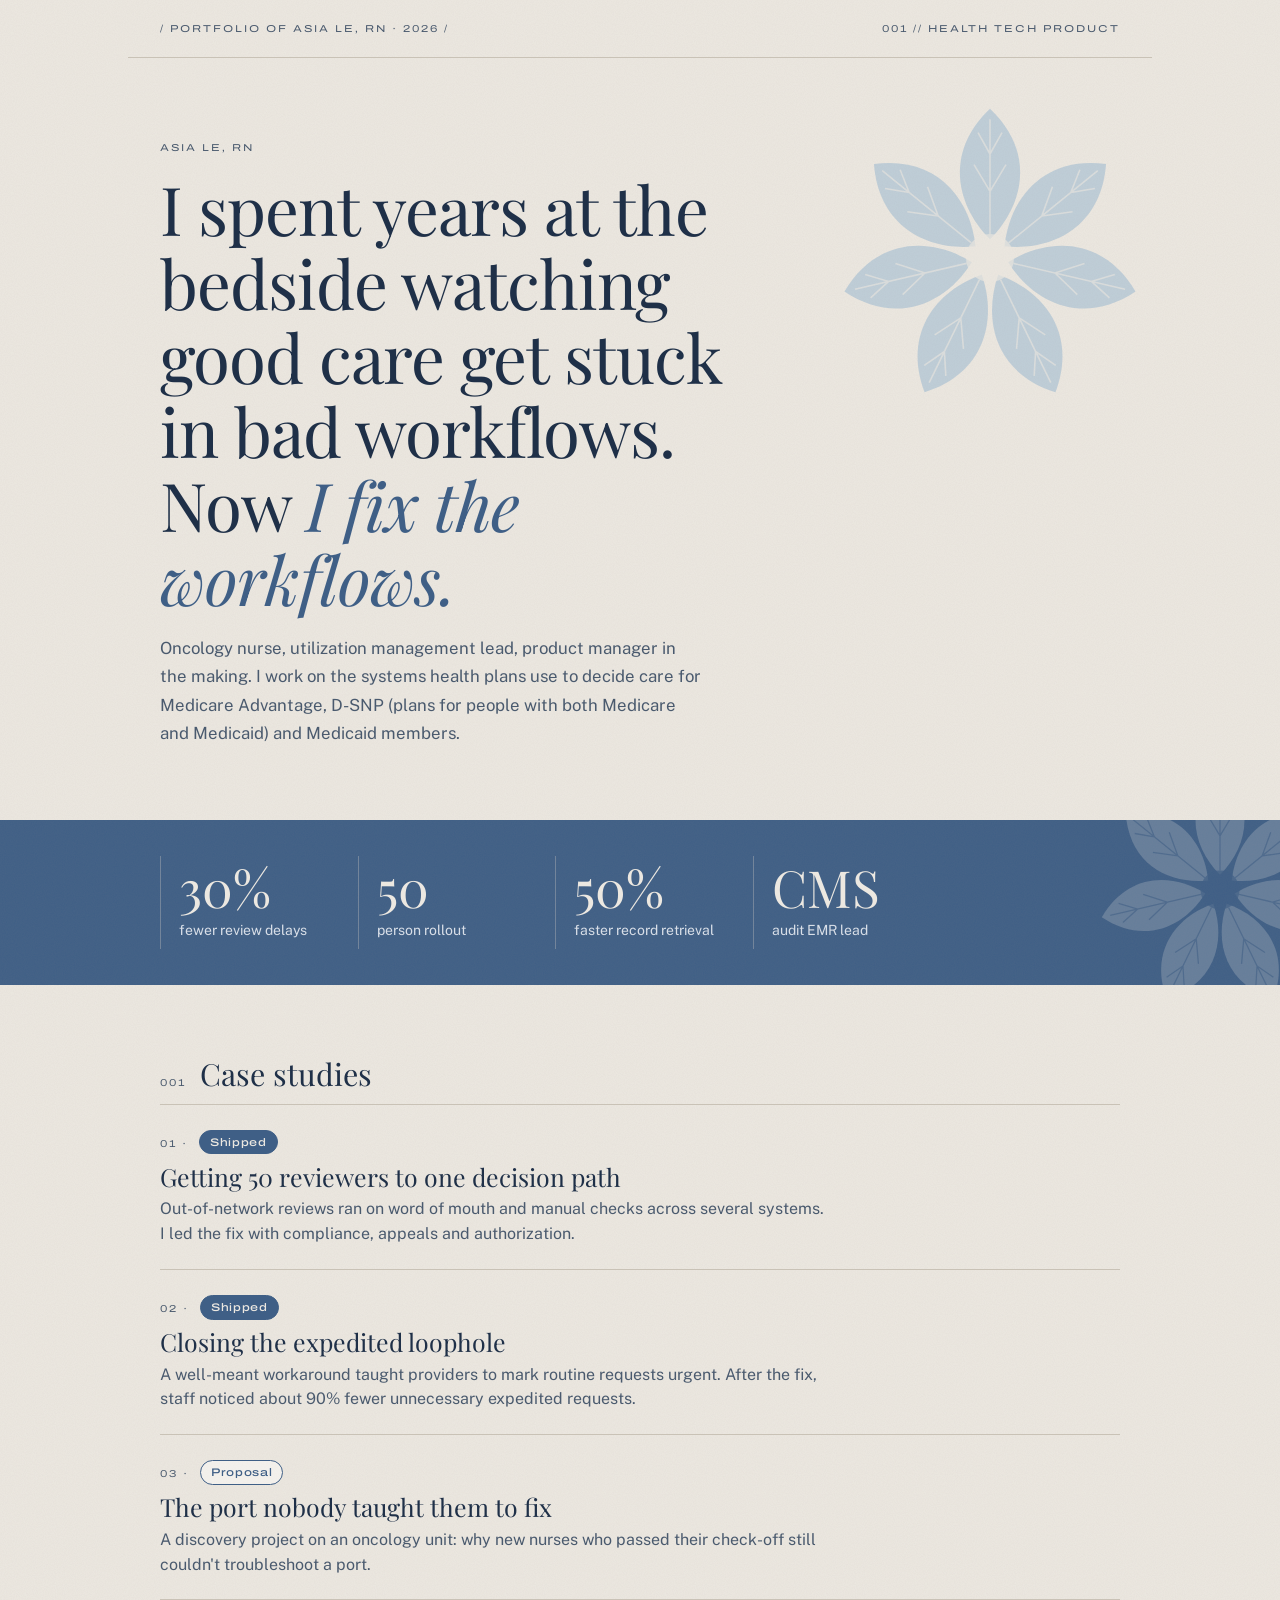
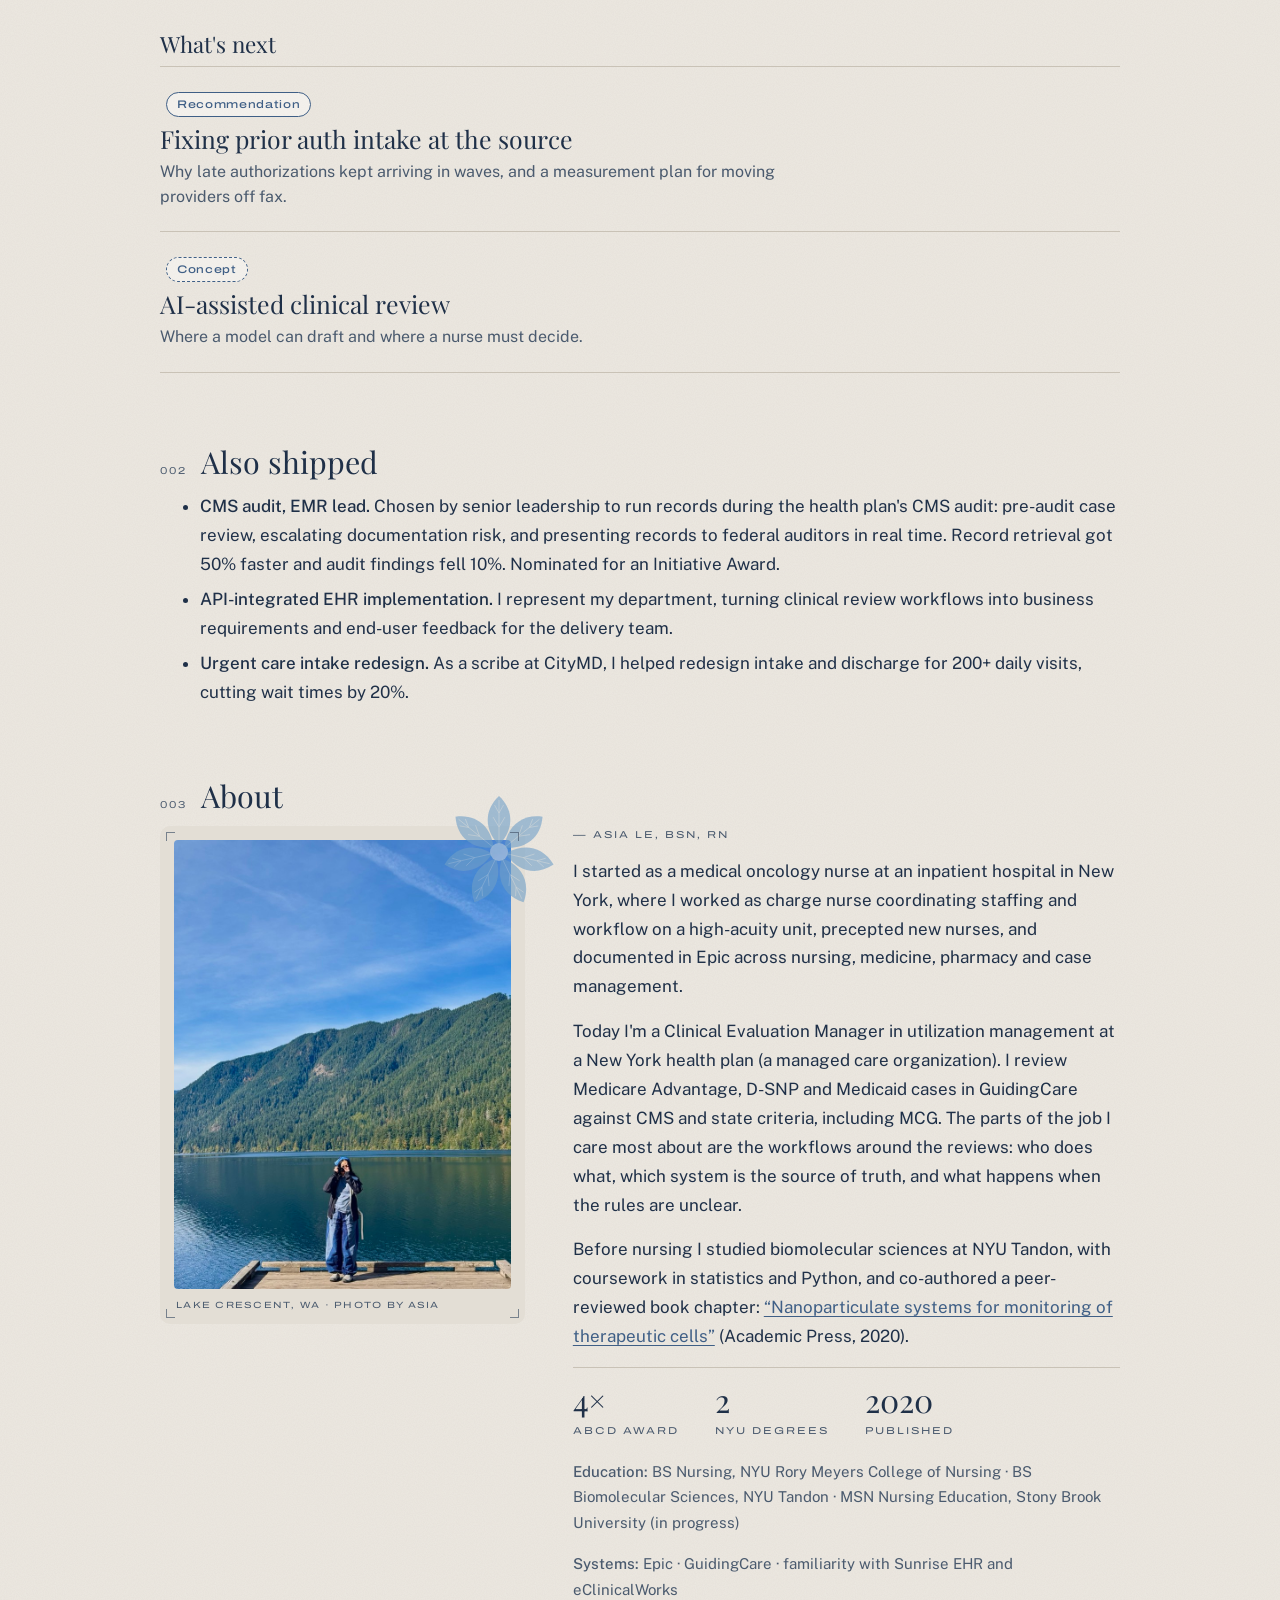
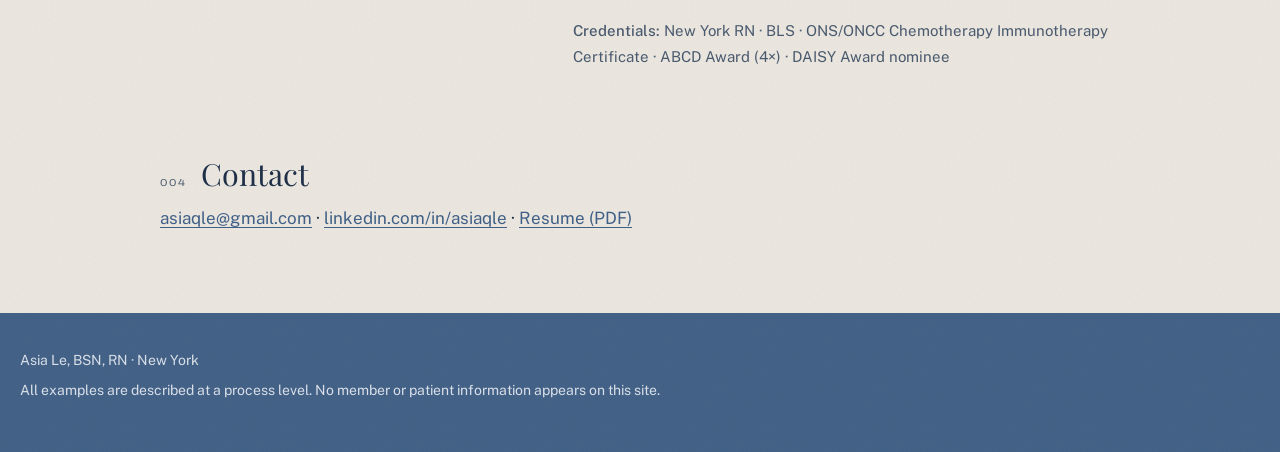
==== index.html @ 6e28078f "Describe employers instead of naming them in About Co-Authored-By: Claude Opus 5.5 <noreply@anthropi" ====
<!doctype html>
<html lang="en">
<head>
  <meta charset="utf-8">
  <meta name="viewport" content="width=device-width, initial-scale=1">
  <title>Asia Le, RN · Product portfolio</title>
  <meta name="description" content="Oncology nurse turned utilization management lead, building toward health tech product management. Case studies in clinical workflow, prior authorization and Medicare Advantage operations.">
  <meta property="og:type" content="website">
  <meta property="og:title" content="Asia Le, RN · Product portfolio">
  <meta property="og:description" content="I spent years at the bedside watching good care get stuck in bad workflows. Now I fix the workflows.">
  <link rel="preconnect" href="https://fonts.googleapis.com">
  <link rel="preconnect" href="https://fonts.gstatic.com" crossorigin>
  <link rel="stylesheet" href="https://fonts.googleapis.com/css2?family=Playfair+Display:ital,wght@0,400;0,500;1,400&amp;family=Archivo:wdth,wght@125,400;125,500&amp;family=Public+Sans:wght@400;500&amp;display=swap">
  <link rel="stylesheet" href="styles.css">
</head>
<body>
<div class="topbar"><span class="meta">/ Portfolio of Asia Le, RN · 2026 /</span><span class="meta">001 // Health tech product</span></div>
<main>
<div class="wrap">
<section class="hero">
  <svg class="bloom" viewBox="0 0 240 240" aria-hidden="true" focusable="false"><use href="assets/flower.svg#flower" width="240" height="240"/></svg>
  <p class="eyebrow">Asia Le, RN</p>
  <h1 class="hero-title">I spent years at the bedside watching good care get stuck in bad workflows. Now <em>I fix the workflows.</em></h1>
  <p class="lede">Oncology nurse, utilization management lead, product manager in the making. I work on the systems health plans use to decide care for Medicare Advantage, D-SNP (plans for people with both Medicare and Medicaid) and Medicaid members.</p>
</section>
</div>

<section class="band" aria-label="Results from shipped work">
  <svg class="bloom" viewBox="0 0 240 240" aria-hidden="true" focusable="false"><use href="assets/flower.svg#flower" width="240" height="240"/></svg>
  <ul class="wrap">
    <li class="stat"><span class="stat-num">30%</span><span class="stat-label">fewer review delays</span></li>
    <li class="stat"><span class="stat-num">50</span><span class="stat-label">person rollout</span></li>
    <li class="stat"><span class="stat-num">50%</span><span class="stat-label">faster record retrieval</span></li>
    <li class="stat"><span class="stat-num">CMS</span><span class="stat-label">audit EMR lead</span></li>
  </ul>
</section>

<div class="wrap">

  <section aria-labelledby="work">
    <div class="sec"><span class="sec-num">001</span><h2 id="work">Case studies</h2></div>
    <ul class="case-list">
      <li class="case-item"><a href="oon-decision-tree.html">
        <span class="case-num">01 · <span class="status status--shipped">Shipped</span></span>
        <span class="case-title">Getting 50 reviewers to one decision path</span>
        <span class="case-summary">Out-of-network reviews ran on word of mouth and manual checks across several systems. I led the fix with compliance, appeals and authorization.</span>
      </a></li>
      <li class="case-item"><a href="expedited-loophole.html">
        <span class="case-num">02 · <span class="status status--shipped">Shipped</span></span>
        <span class="case-title">Closing the expedited loophole</span>
        <span class="case-summary">A well-meant workaround taught providers to mark routine requests urgent. After the fix, staff noticed about 90% fewer unnecessary expedited requests.</span>
      </a></li>
      <li class="case-item"><a href="port-troubleshooting.html">
        <span class="case-num">03 · <span class="status status--proposal">Proposal</span></span>
        <span class="case-title">The port nobody taught them to fix</span>
        <span class="case-summary">A discovery project on an oncology unit: why new nurses who passed their check-off still couldn't troubleshoot a port.</span>
      </a></li>
    </ul>

    <h3>What's next</h3>
    <ul class="case-list">
      <li class="case-item"><a href="prior-auth-intake.html">
        <span class="case-num"><span class="status status--recommendation">Recommendation</span></span>
        <span class="case-title">Fixing prior auth intake at the source</span>
        <span class="case-summary">Why late authorizations kept arriving in waves, and a measurement plan for moving providers off fax.</span>
      </a></li>
      <li class="case-item case-item--concept"><a href="ai-clinical-review.html">
        <span class="case-num"><span class="status status--concept">Concept</span></span>
        <span class="case-title">AI-assisted clinical review</span>
        <span class="case-summary">Where a model can draft and where a nurse must decide.</span>
      </a></li>
    </ul>
  </section>

  <section aria-labelledby="also">
    <div class="sec"><span class="sec-num">002</span><h2 id="also">Also shipped</h2></div>
    <ul>
      <li><strong>CMS audit, EMR lead.</strong> Chosen by senior leadership to run records during the health plan's CMS audit: pre-audit case review, escalating documentation risk, and presenting records to federal auditors in real time. Record retrieval got 50% faster and audit findings fell 10%. Nominated for an Initiative Award.</li>
      <li><strong>API-integrated EHR implementation.</strong> I represent my department, turning clinical review workflows into business requirements and end-user feedback for the delivery team.</li>
      <li><strong>Urgent care intake redesign.</strong> As a scribe at CityMD, I helped redesign intake and discharge for 200+ daily visits, cutting wait times by 20%.</li>
    </ul>
  </section>

  <section aria-labelledby="about">
    <div class="sec"><span class="sec-num">003</span><h2 id="about">About</h2></div>
    <div class="about">
      <figure class="about-card">
        <img src="assets/about.jpg" width="760" height="1013" loading="lazy" alt="Asia standing on a wooden dock in front of a lake and a forested mountain">
        <svg class="bloom" viewBox="0 0 240 240" aria-hidden="true" focusable="false"><use href="assets/flower.svg#flower" width="240" height="240"/></svg>
        <span class="tick tick--tl" aria-hidden="true"></span><span class="tick tick--tr" aria-hidden="true"></span><span class="tick tick--bl" aria-hidden="true"></span><span class="tick tick--br" aria-hidden="true"></span>
        <figcaption class="meta">Lake Crescent, WA · Photo by Asia</figcaption>
      </figure>
      <div class="about-body">
        <p class="meta">— Asia Le, BSN, RN</p>
        <p>I started as a medical oncology nurse at an inpatient hospital in New York, where I worked as charge nurse coordinating staffing and workflow on a high-acuity unit, precepted new nurses, and documented in Epic across nursing, medicine, pharmacy and case management.</p>
        <p>Today I'm a Clinical Evaluation Manager in utilization management at a New York health plan (a managed care organization). I review Medicare Advantage, D-SNP and Medicaid cases in GuidingCare against CMS and state criteria, including MCG. The parts of the job I care most about are the workflows around the reviews: who does what, which system is the source of truth, and what happens when the rules are unclear.</p>
        <p>Before nursing I studied biomolecular sciences at NYU Tandon, with coursework in statistics and Python, and co-authored a peer-reviewed book chapter: <a href="https://doi.org/10.1016/B978-0-12-817434-0.00008-8">“Nanoparticulate systems for monitoring of therapeutic cells”</a> (Academic Press, 2020).</p>
        <ul class="about-facts">
          <li><span class="stat-num">4×</span><span class="meta">ABCD Award</span></li>
          <li><span class="stat-num">2</span><span class="meta">NYU degrees</span></li>
          <li><span class="stat-num">2020</span><span class="meta">Published</span></li>
        </ul>
        <p class="about-small"><strong>Education:</strong> BS Nursing, NYU Rory Meyers College of Nursing · BS Biomolecular Sciences, NYU Tandon · MSN Nursing Education, Stony Brook University (in progress)</p>
        <p class="about-small"><strong>Systems:</strong> Epic · GuidingCare · familiarity with Sunrise EHR and eClinicalWorks</p>
        <p class="about-small"><strong>Credentials:</strong> New York RN · BLS · ONS/ONCC Chemotherapy Immunotherapy Certificate · ABCD Award (4×) · DAISY Award nominee</p>
      </div>
    </div>
  </section>

  <section aria-labelledby="contact">
    <div class="sec"><span class="sec-num">004</span><h2 id="contact">Contact</h2></div>
    <p><a href="mailto:asiaqle@gmail.com">asiaqle@gmail.com</a> · <a href="https://www.linkedin.com/in/asiaqle">linkedin.com/in/asiaqle</a> · <a href="assets/Asia_Le_Resume.pdf">Resume (PDF)</a></p>
  </section>

</div>
</main>
<footer class="site-footer">
  <p>Asia Le, BSN, RN · New York</p>
  <p>All examples are described at a process level. No member or patient information appears on this site.</p>
</footer>
</body>
</html>
---- styles.css ----
:root {
  /* Palette (Asia's references) */
  --linen: #ECE8E1;
  --sand: #D8CBB2;
  --clay: #CFC9C3;
  --harbor: #3F5F86;
  --sky: #6F9FC8;
  --ink: #1F3048;
  --ink-2: #4A5A6E;
  --rule: #C9C2B6;
  --on-harbor: #D9DFE8;

  /* Roles (flip in dark mode) */
  --bg: #ECE8E1;
  --text: #1F3048;
  --text-2: #4A5A6E;
  --accent: #3F5F86;
  --line: #C9C2B6;
  --surface: #E3DED5;
  --band: #3F5F86;
  --band-text: #ECE8E1;
  --band-muted: #D9DFE8;
  --bloom: #6F9FC8;
  --bloom-vein: #ECE8E1;
  --pill-fill: rgba(255, 255, 255, 0.4);

  --serif: "Playfair Display", Georgia, "Times New Roman", serif;
  --sans: "Public Sans", -apple-system, BlinkMacSystemFont, "Segoe UI", Roboto, Helvetica, Arial, sans-serif;
  --label: "Archivo", "Helvetica Neue", Arial, sans-serif;
  --grain: url("data:image/svg+xml,%3Csvg xmlns='http://www.w3.org/2000/svg' width='160' height='160'%3E%3Cfilter id='n'%3E%3CfeTurbulence type='fractalNoise' baseFrequency='.9' numOctaves='2' stitchTiles='stitch'/%3E%3CfeColorMatrix values='0 0 0 0 .35 0 0 0 0 .3 0 0 0 0 .25 0 0 0 .08 0'/%3E%3C/filter%3E%3Crect width='100%25' height='100%25' filter='url(%23n)'/%3E%3C/svg%3E");
  color-scheme: light dark;
}

@media (prefers-color-scheme: dark) {
  :root {
    --bg: #16263A;
    --text: #ECE8E1;
    --text-2: #B9C4D2;
    --accent: #9DB8D8;
    --line: #2F445E;
    --surface: #1C2F47;
    --band: #0F1C2C;
    --band-text: #ECE8E1;
    --band-muted: #B9C4D2;
    --bloom: #6F9FC8;
    --bloom-vein: #16263A;
    --pill-fill: rgba(255, 255, 255, 0.06);
  }
}

*, *::before, *::after { box-sizing: border-box; }
html { -webkit-text-size-adjust: 100%; }

body {
  margin: 0;
  background: var(--bg) var(--grain);
  color: var(--text);
  font-family: var(--sans);
  font-size: 17px;
  line-height: 1.7;
  overflow-wrap: break-word;
}

a { color: var(--accent); text-underline-offset: 3px; }
a:hover { text-decoration-thickness: 2px; }
a:focus-visible { outline: 2px solid var(--accent); outline-offset: 3px; border-radius: 2px; }
.site-footer a:focus-visible, .band a:focus-visible { outline-color: var(--band-text); }

.wrap { max-width: 64rem; margin: 0 auto; padding: 0 20px; }
.narrow { max-width: 42rem; }

/* Small uppercase labels */
.meta, .eyebrow, .case-num {
  font-family: var(--label);
  font-stretch: 125%;
  font-size: 10px;
  letter-spacing: 0.2em;
  text-transform: uppercase;
  color: var(--text-2);
}

/* Top bar */
.topbar {
  display: flex;
  justify-content: space-between;
  gap: 12px;
  flex-wrap: wrap;
  padding: 20px;
  border-bottom: 1px solid var(--line);
  max-width: 64rem;
  margin: 0 auto;
}

/* Headings */
h1, h2, h3 { font-family: var(--serif); font-weight: 400; line-height: 1.15; color: var(--text); }
h1 { font-weight: 400; font-size: clamp(2.1rem, 5.4vw, 3.2rem); letter-spacing: -0.01em; margin: 0.5rem 0 1rem; }
h2 { font-weight: 400; font-size: 1.9rem; margin: 3rem 0 0.75rem; }
h3 { font-size: 1.4rem; margin: 2rem 0 0.5rem; }
h1 em, h2 em { font-style: italic; color: var(--accent); }
p, ul, ol { margin: 0 0 1rem; }
li { margin-bottom: 0.4rem; }
strong { font-weight: 500; }

.lede { color: var(--text-2); font-size: 1.05rem; }

/* Homepage hero */
.hero { position: relative; padding: 9vh 0 56px; }
.hero-title, .voice {
  font-family: var(--serif);
  font-weight: 400;
  font-size: clamp(2.3rem, 5.6vw, 4.2rem);
  line-height: 1.1;
  letter-spacing: -0.015em;
  max-width: 17ch;
  margin: 14px 0 0;
  position: relative;
}
.hero .lede { max-width: 34rem; margin-top: 18px; position: relative; }

/* Cyanotype flower */
.bloom { position: absolute; pointer-events: none; color: var(--bloom); --vein: var(--bloom-vein); }
.bloom use { color: inherit; }
.hero .bloom { right: -8px; top: -30px; width: 110px; opacity: 0.3; }
main { overflow-x: clip; }
.page-head { position: relative; }
.page-head .bloom { right: 0; top: 10px; width: 150px; opacity: 0.25; }
.page-head > :not(.bloom) { max-width: 44rem; }
@media (max-width: 779px) {
  .band .bloom { display: none; }
}
@media (max-width: 999px) {
  .page-head .bloom { display: none; }
}
@media (min-width: 780px) {
  .hero { padding-right: min(30vw, 340px); }
  .hero .bloom { right: -30px; top: 40px; width: min(28vw, 320px); opacity: 0.35; }
}

/* Navy results band */
.band {
  background: var(--band) var(--grain);
  color: var(--band-text);
  position: relative;
  overflow: hidden;
}
.band .wrap {
  display: grid;
  grid-template-columns: repeat(2, minmax(0, 1fr));
  column-gap: 20px;
  padding-top: 36px;
  padding-bottom: 36px;
  margin: 0 auto;
  list-style: none;
  position: relative;
}
.stat { padding: 18px 0; border-top: 1px solid rgba(207, 201, 195, 0.35); margin: 0; }
.stat-num { display: block; font-family: var(--serif); font-weight: 400; font-size: 3.2rem; line-height: 1; }
.stat-label { display: block; font-size: 14px; color: var(--band-muted); margin-top: 6px; }
.band .bloom { right: -70px; top: -60px; width: 260px; opacity: 0.22; color: var(--linen); --vein: var(--band); }

/* Numbered sections */
.sec { display: flex; gap: 14px; align-items: baseline; margin: 72px 0 12px; }
.sec h2 { margin: 0; }
.sec-num { font-family: var(--label); font-stretch: 125%; font-size: 10px; letter-spacing: 0.2em; color: var(--text-2); }

/* Case rows on the homepage */
.case-list { list-style: none; padding: 0; margin: 0; }
.case-item { border-bottom: 1px solid var(--line); margin: 0; }
.case-item:first-child { border-top: 1px solid var(--line); }
.case-item a { display: block; padding: 22px 0; color: inherit; text-decoration: none; }
.case-item a:hover .case-title { color: var(--accent); }
.case-title { display: block; font-family: var(--serif); font-size: 1.55rem; line-height: 1.2; margin: 6px 0 6px; }
.case-summary { display: block; color: var(--text-2); font-size: 16px; line-height: 1.55; max-width: 42rem; }

/* Status pills (class names kept for checks) */
.status {
  display: inline-block;
  font-size: 11px;
  font-weight: 500;
  letter-spacing: 0.06em;
  text-transform: none;
  padding: 2px 10px;
  border-radius: 999px;
  border: 1px solid var(--accent);
  color: var(--accent);
  background: var(--pill-fill);
  vertical-align: 1px;
  margin-left: 6px;
}
.status--shipped { background: var(--accent); color: var(--bg); }
.status--concept { border-style: dashed; }

/* Inner pages */
.back-link { font-size: 14px; display: inline-block; margin: 28px 0 20px; }
.meta-row { display: flex; flex-wrap: wrap; gap: 0.5rem 0.75rem; align-items: center; }
.meta-row .status { margin-left: 0; }

/* Diagrams */
.diagram-wrap { margin: 28px 0 36px; padding: 20px 0; border-top: 1px solid var(--line); border-bottom: 1px solid var(--line); }
.diagram { width: 100%; height: auto; display: block; color: var(--accent); }
.diagram .ln { fill: none; stroke: currentColor; stroke-width: 1.2; }
.diagram .dash { stroke-dasharray: 2 5; }
.diagram .node { fill: var(--bg); stroke: currentColor; stroke-width: 1.2; }
.diagram .dot { fill: currentColor; }
.diagram .box { fill: var(--pill-fill); stroke: currentColor; stroke-width: 1; }
.diagram text { font-family: var(--sans); font-size: 13px; fill: var(--text); paint-order: stroke; stroke: var(--bg); stroke-width: 5px; stroke-linejoin: round; }
.diagram .lbl { font-size: 12px; letter-spacing: 0.08em; fill: var(--text-2); }
.diagram-narrow { display: none; }
@media (max-width: 600px) {
  .diagram-wide { display: none; }
  .diagram-narrow { display: block; }
}

/* Tables */
.table-wrap {
  overflow-x: auto;
  -webkit-overflow-scrolling: touch;
  margin: 0 0 1.5rem;
  border-top: 1px solid var(--line);
  border-bottom: 1px solid var(--line);
}
table { border-collapse: collapse; width: 100%; font-size: 0.92rem; }
.table-wrap--wide table { min-width: 32rem; }
th, td { text-align: left; vertical-align: top; padding: 0.65rem 0.75rem; border-bottom: 1px solid var(--line); }
th { font-weight: 500; color: var(--text); }
thead th { font-family: var(--label); font-stretch: 125%; font-size: 10px; letter-spacing: 0.16em; text-transform: uppercase; color: var(--text-2); }
tr:last-child td, tr:last-child th { border-bottom: 0; }

.callout {
  border-left: 2px solid var(--accent);
  border-radius: 0;
  padding: 0.25rem 0 0.25rem 1.1rem;
  margin: 1.75rem 0;
  font-family: var(--serif);
  font-size: 1.3rem;
  line-height: 1.4;
  color: var(--text);
}
.callout p:last-child { margin-bottom: 0; }

/* Footer */
.site-footer {
  background: var(--band) var(--grain);
  color: var(--band-muted);
  margin-top: 80px;
  padding: 36px 20px 44px;
  font-size: 14px;
}
.site-footer > * { max-width: 64rem; margin-left: auto; margin-right: auto; }
.site-footer p { margin: 0 0 0.35rem; }
.site-footer a { color: var(--band-text); }

@media (min-width: 780px) {
  .wrap, .topbar { padding-left: 32px; padding-right: 32px; }
  .band .wrap { grid-template-columns: repeat(4, minmax(0, 1fr)); column-gap: 28px; padding-right: 230px; }
  .stat { border-top: 0; border-left: 1px solid rgba(207, 201, 195, 0.35); padding: 6px 0 6px 18px; }
}

/* Result tiles on case pages */
.tiles {
  display: grid;
  grid-template-columns: repeat(2, minmax(0, 1fr));
  column-gap: 20px;
  list-style: none;
  padding: 0;
  margin: 1.75rem 0 0;
}
.tile { border-top: 1px solid var(--line); padding: 14px 0; margin: 0; }
.tile-num { display: block; font-family: var(--serif); font-weight: 400; font-size: 2.4rem; line-height: 1.05; color: var(--accent); }
.tile-label { display: block; font-size: 14px; color: var(--text-2); line-height: 1.4; margin-top: 4px; }
.diagram-wrap { max-width: 34rem; }
@media (min-width: 780px) {
  .tiles { grid-template-columns: repeat(4, minmax(0, 1fr)); }
}

/* About section (ASMobbin-style card) */
.about { display: grid; grid-template-columns: 1fr; gap: 36px; margin-top: 8px; }
.about-card {
  position: relative;
  margin: 0;
  max-width: 260px;
  background: var(--surface);
  border-radius: 10px;
  padding: 14px 14px 12px;
}
.about-card img {
  display: block;
  width: 100%;
  height: auto;
  aspect-ratio: 3 / 4;
  object-fit: cover;
  object-position: 50% 80%;
  border-radius: 4px;
}
.about-card .bloom { position: absolute; top: -26px; right: -26px; width: 92px; opacity: 0.6; color: var(--bloom); --vein: var(--bloom-vein); }
.about-card figcaption { margin: 10px 2px 0; font-size: 9px; letter-spacing: 0.14em; line-height: 1.5; text-wrap: balance; }
.tick { position: absolute; width: 9px; height: 9px; border-color: var(--text-2); border-style: solid; border-width: 0; opacity: 0.7; }
.tick--tl { top: 6px; left: 6px; border-top-width: 1px; border-left-width: 1px; }
.tick--tr { top: 6px; right: 6px; border-top-width: 1px; border-right-width: 1px; }
.tick--bl { bottom: 6px; left: 6px; border-bottom-width: 1px; border-left-width: 1px; }
.tick--br { bottom: 6px; right: 6px; border-bottom-width: 1px; border-right-width: 1px; }
.about-body > .meta:first-child { margin-bottom: 14px; }
.about-facts {
  list-style: none;
  padding: 16px 0 0;
  margin: 8px 0 20px;
  border-top: 1px solid var(--line);
  display: flex;
  flex-wrap: wrap;
  gap: 12px 36px;
}
.about-facts li { margin: 0; }
.about-facts .stat-num { font-size: 2rem; color: var(--text); }
.about-facts .meta { display: block; margin-top: 6px; }
.about-small { font-size: 15px; color: var(--text-2); }
@media (min-width: 780px) {
  .about { grid-template-columns: minmax(0, 0.8fr) minmax(0, 1.2fr); gap: 48px; align-items: start; }
  .about-card { max-width: none; }
  .about-card .bloom { width: 120px; top: -34px; right: -34px; }
}
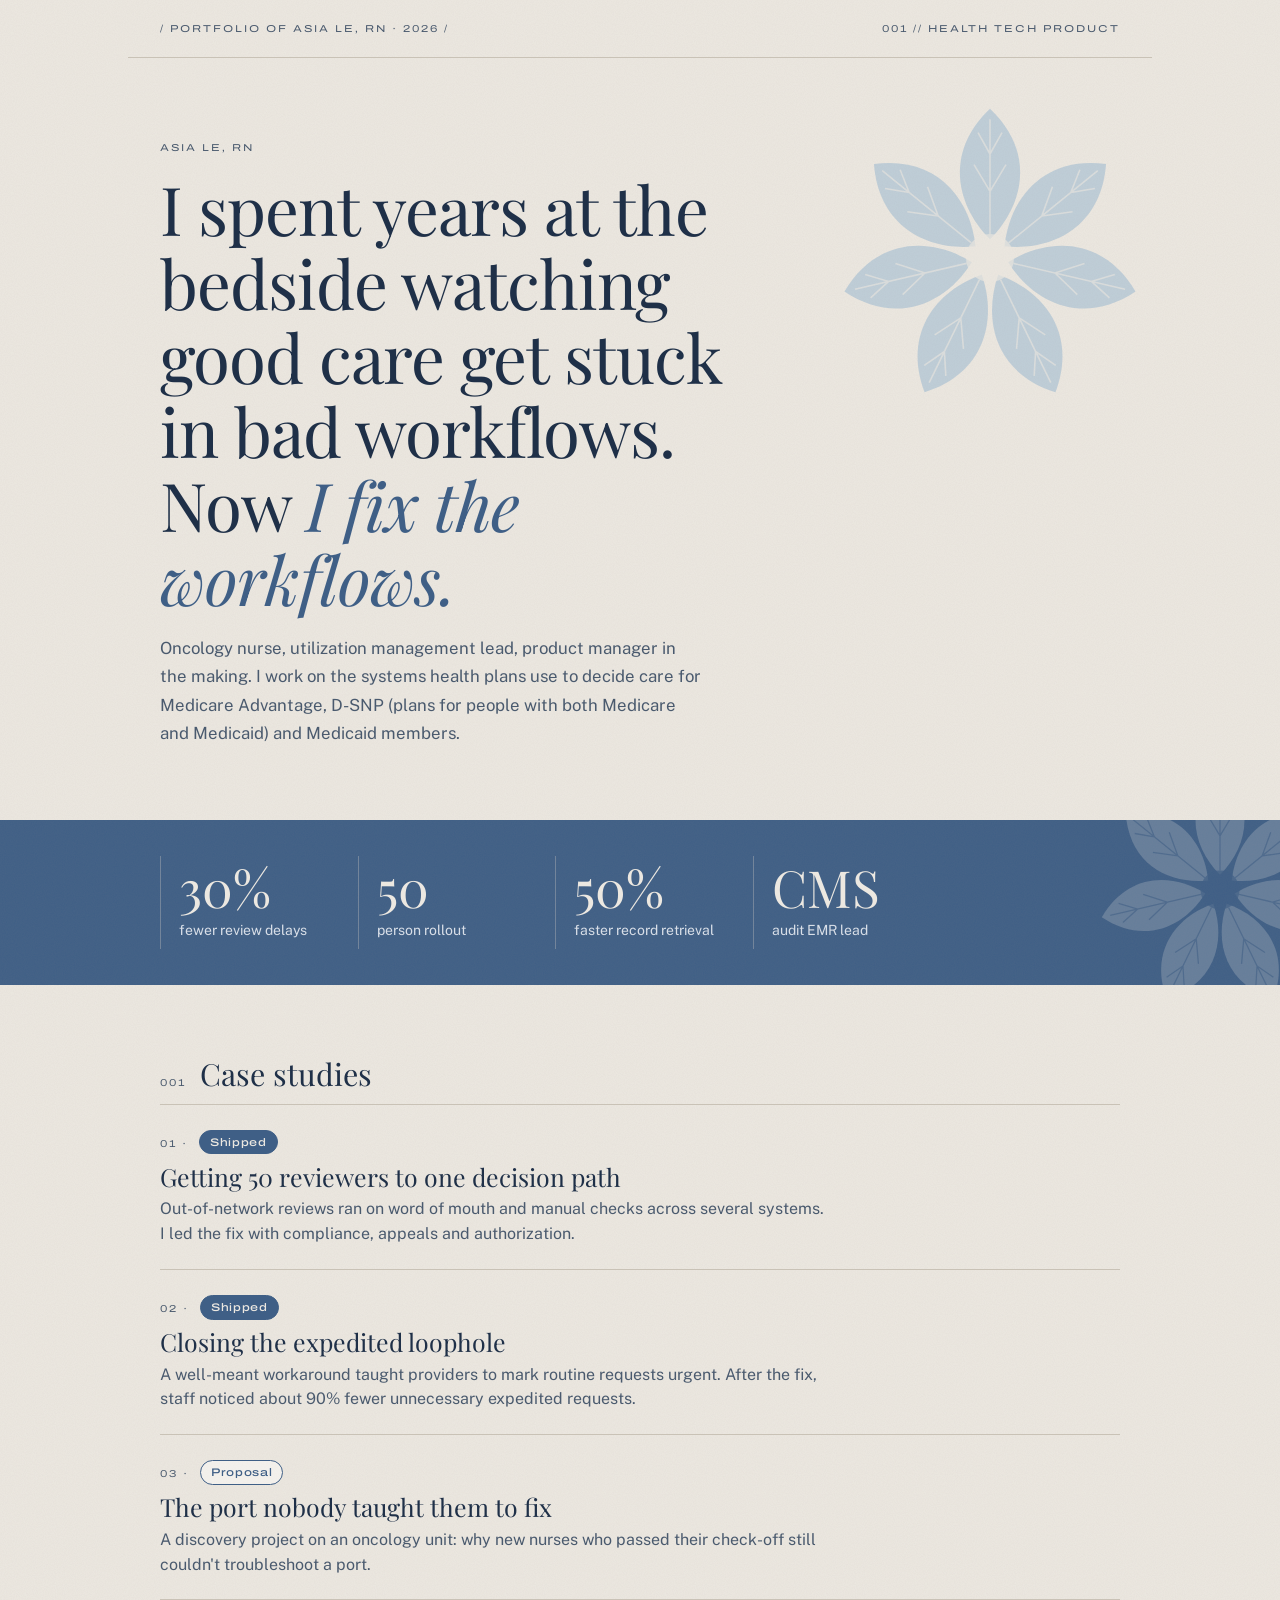
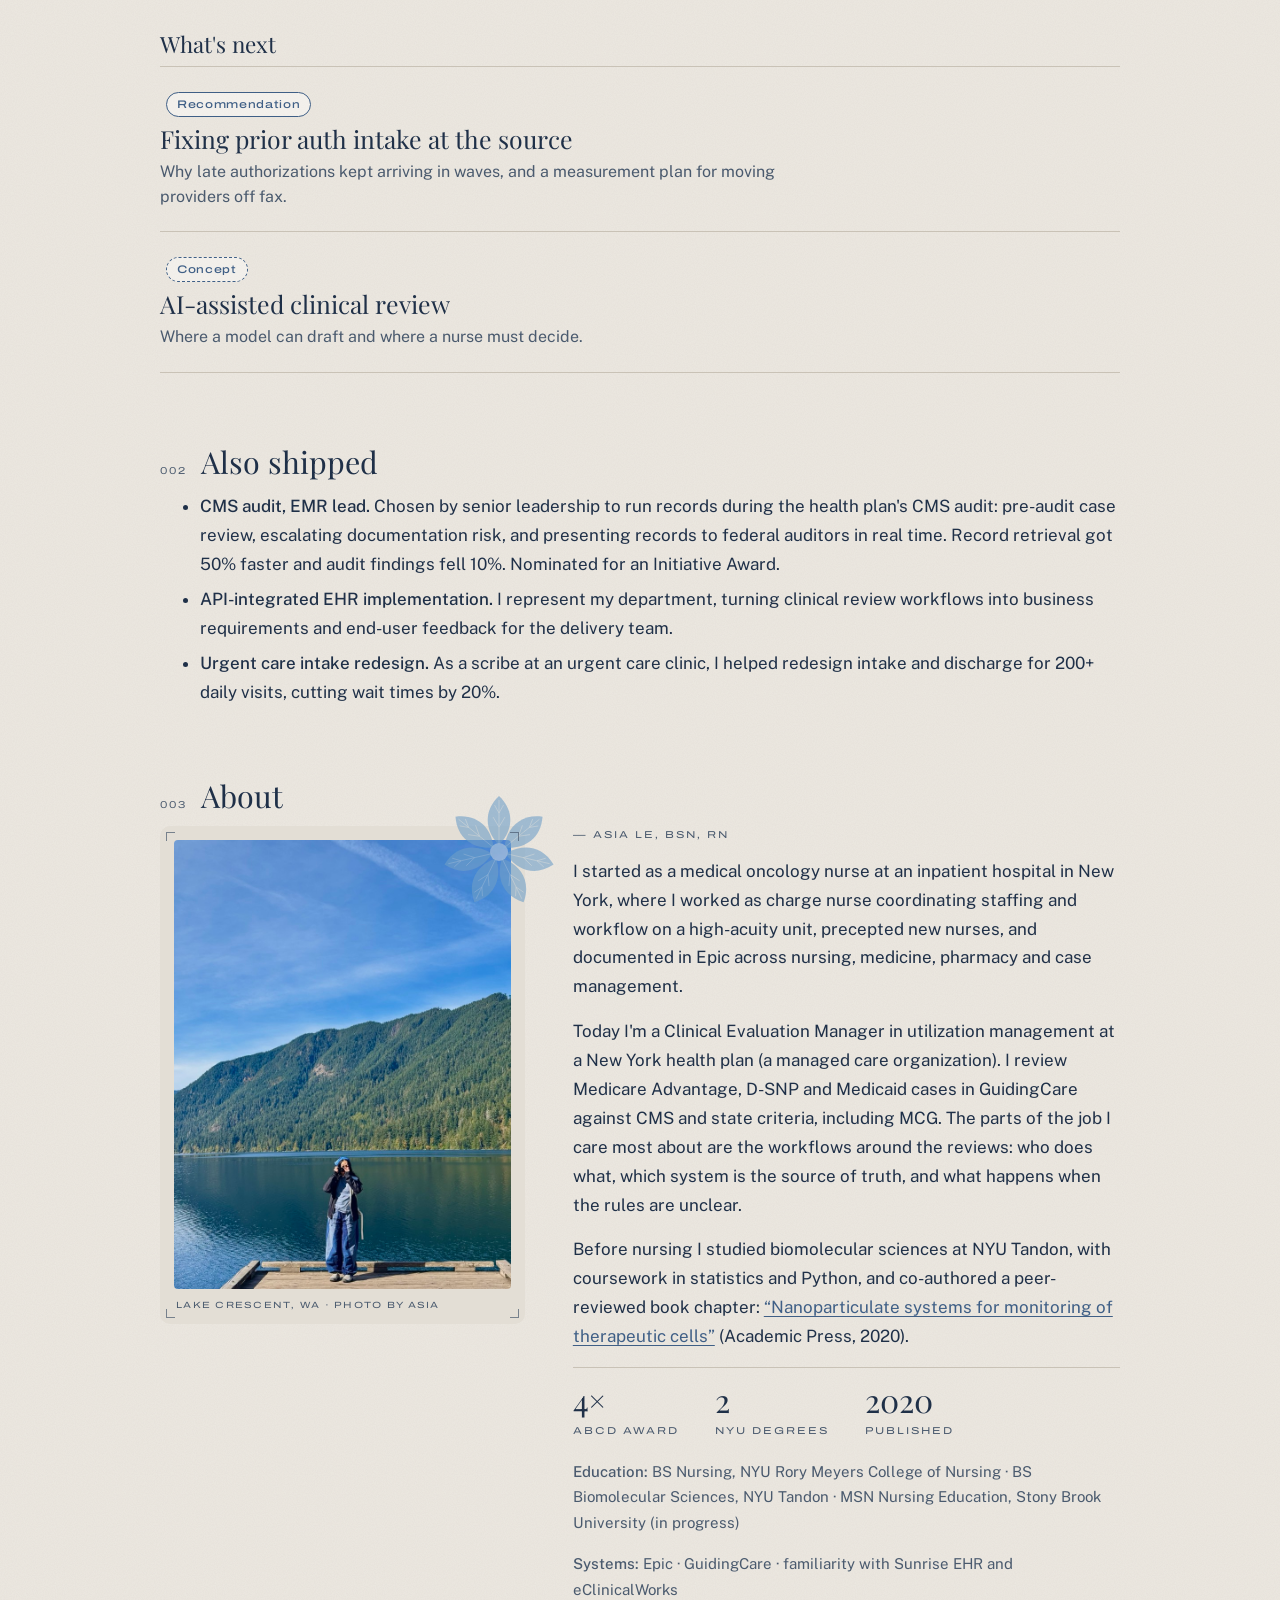
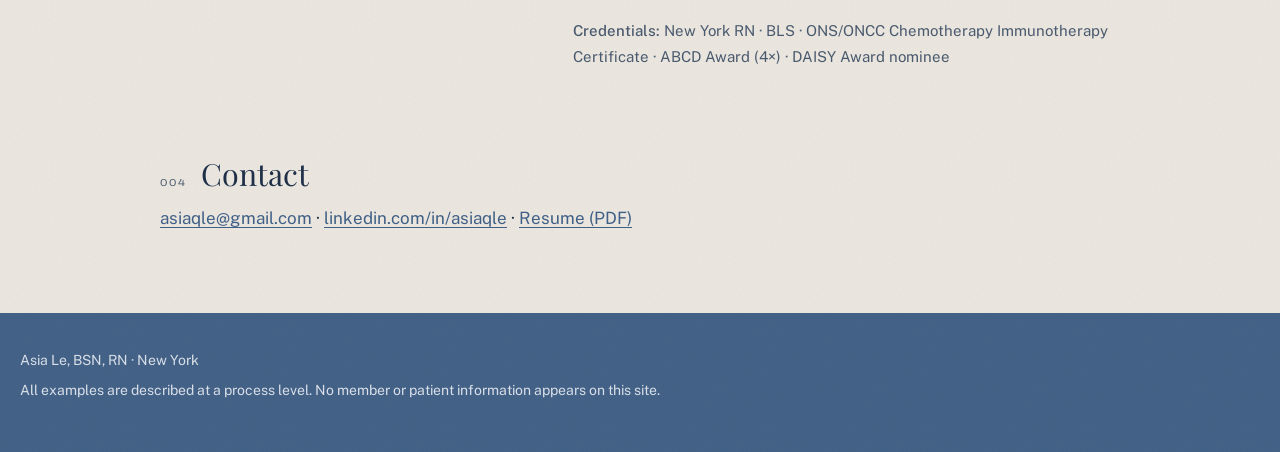
==== commit 02bf4b2a: "Describe urgent care clinic instead of naming it Co-Authored-By: Claude Opus 5.5 <noreply@anthropic." ====
--- a/index.html
+++ b/index.html
@@ -77,7 +77,7 @@
     <ul>
       <li><strong>CMS audit, EMR lead.</strong> Chosen by senior leadership to run records during the health plan's CMS audit: pre-audit case review, escalating documentation risk, and presenting records to federal auditors in real time. Record retrieval got 50% faster and audit findings fell 10%. Nominated for an Initiative Award.</li>
       <li><strong>API-integrated EHR implementation.</strong> I represent my department, turning clinical review workflows into business requirements and end-user feedback for the delivery team.</li>
-      <li><strong>Urgent care intake redesign.</strong> As a scribe at CityMD, I helped redesign intake and discharge for 200+ daily visits, cutting wait times by 20%.</li>
+      <li><strong>Urgent care intake redesign.</strong> As a scribe at an urgent care clinic, I helped redesign intake and discharge for 200+ daily visits, cutting wait times by 20%.</li>
     </ul>
   </section>
 
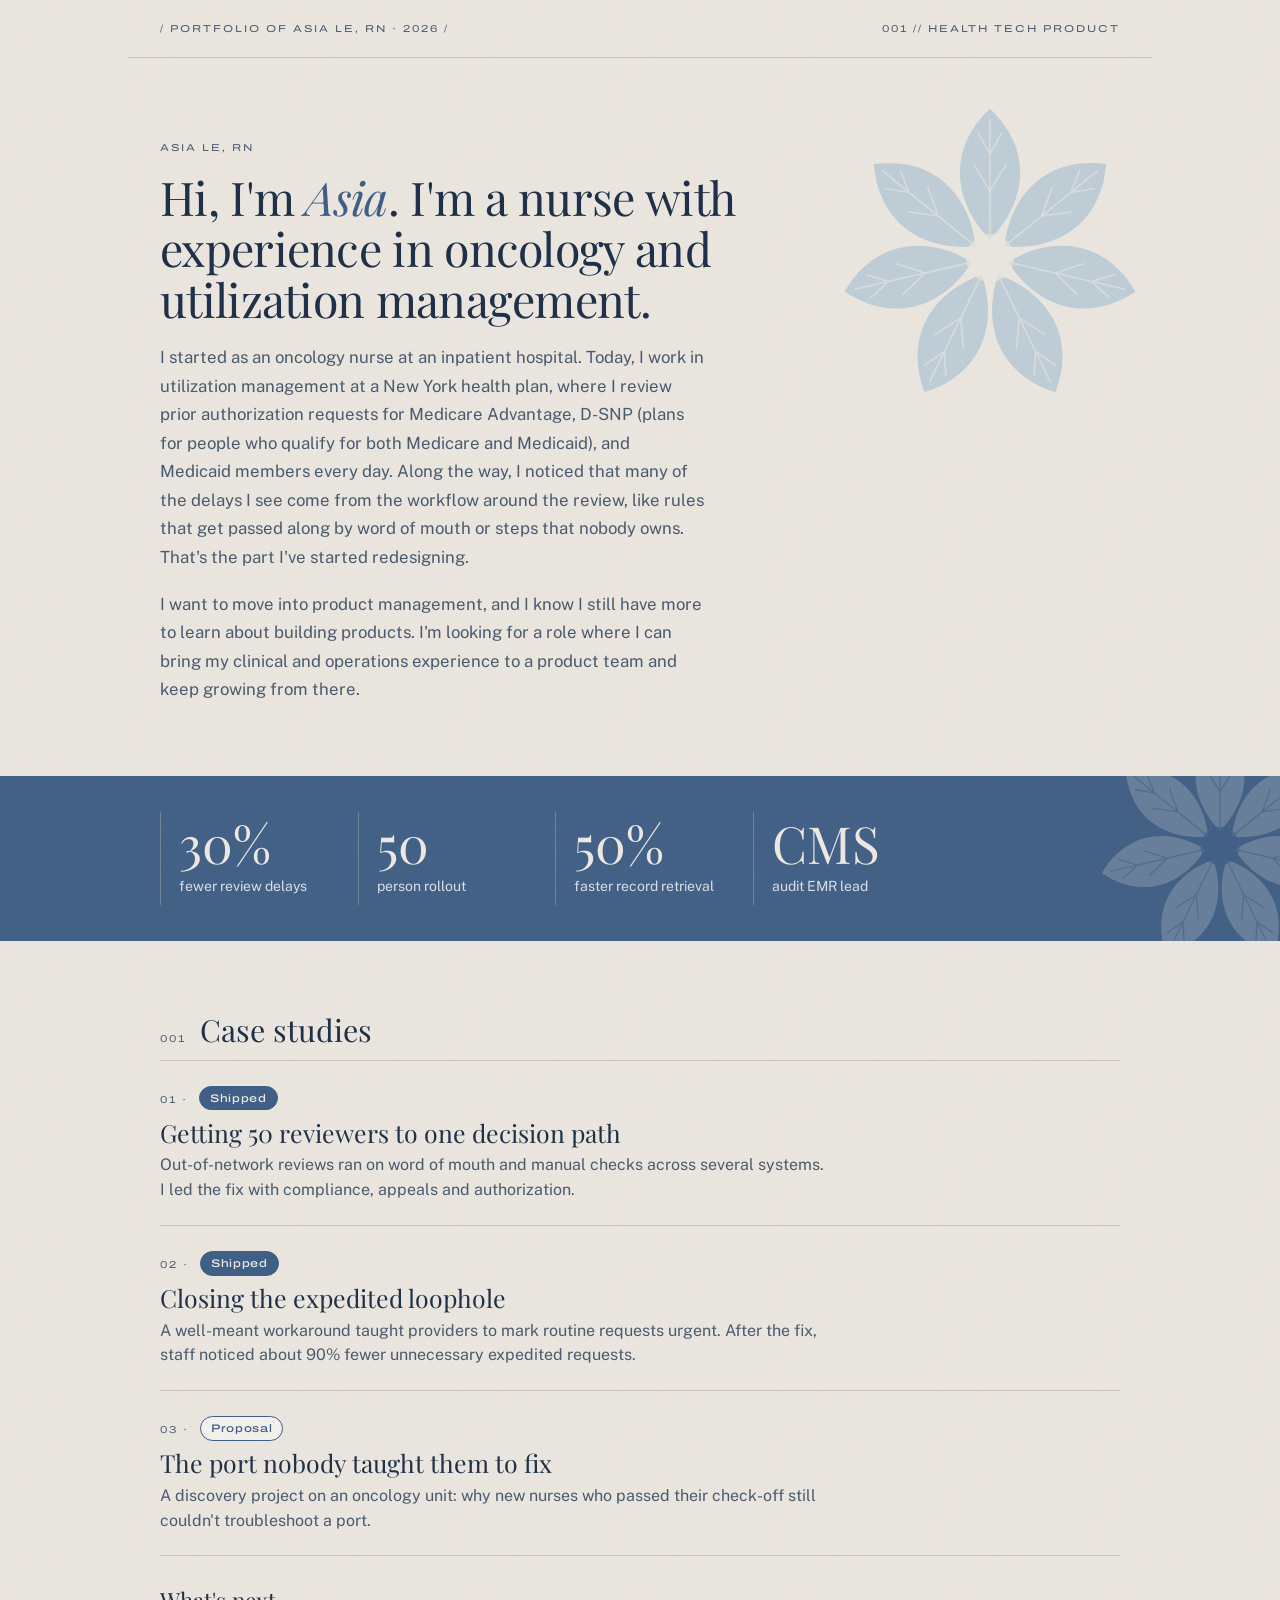
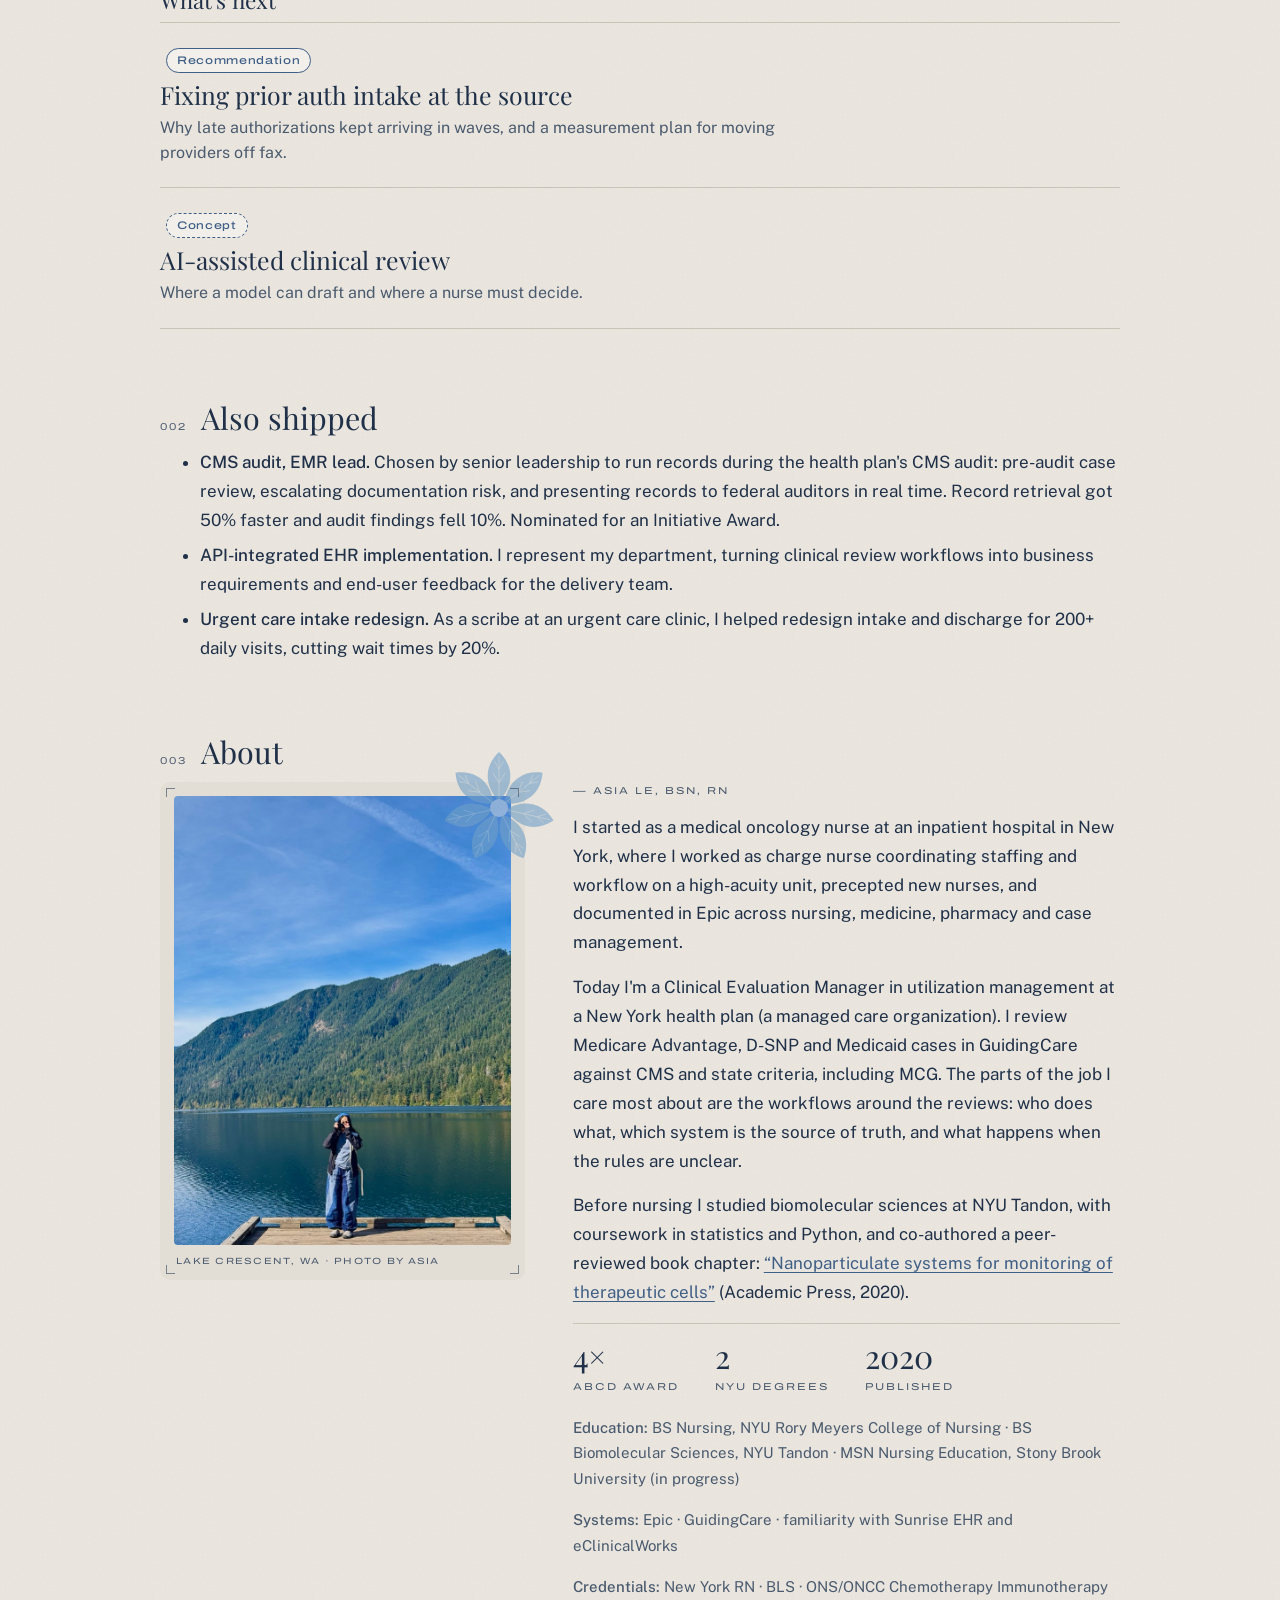
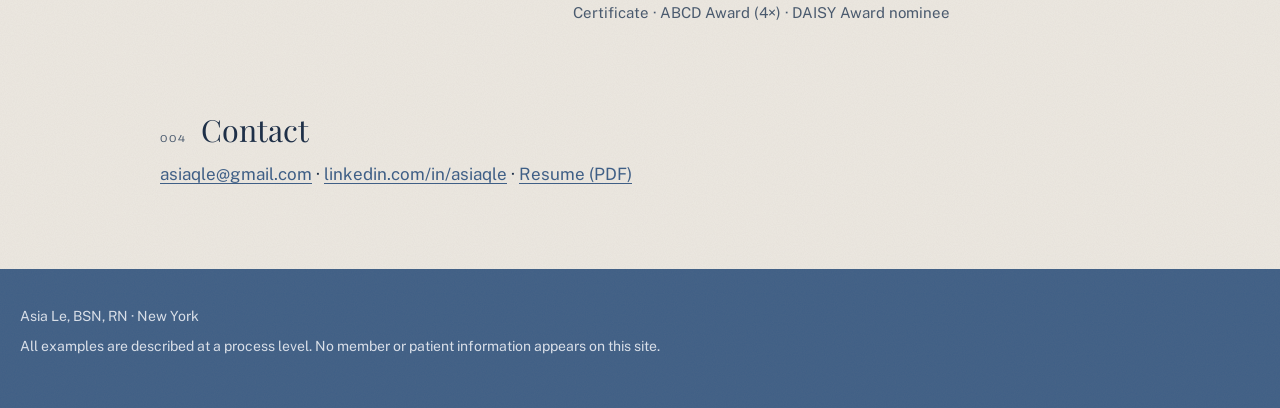
==== commit 61067c95: "Rewrite homepage intro in Asia's voice Co-Authored-By: Claude Opus 5.5 <noreply@anthropic.com>" ====
--- a/index.html
+++ b/index.html
@@ -3,11 +3,11 @@
 <head>
   <meta charset="utf-8">
   <meta name="viewport" content="width=device-width, initial-scale=1">
-  <title>Asia Le, RN · Product portfolio</title>
-  <meta name="description" content="Oncology nurse turned utilization management lead, building toward health tech product management. Case studies in clinical workflow, prior authorization and Medicare Advantage operations.">
+  <title>Asia Le, RN · Portfolio</title>
+  <meta name="description" content="Asia Le, RN: a nurse with experience in oncology and utilization management, moving into product management. Case studies in clinical workflow, prior authorization, and Medicare Advantage operations.">
   <meta property="og:type" content="website">
-  <meta property="og:title" content="Asia Le, RN · Product portfolio">
-  <meta property="og:description" content="I spent years at the bedside watching good care get stuck in bad workflows. Now I fix the workflows.">
+  <meta property="og:title" content="Asia Le, RN · Portfolio">
+  <meta property="og:description" content="Hi, I'm Asia. I'm a nurse with experience in oncology and utilization management, and I want to move into product management.">
   <link rel="preconnect" href="https://fonts.googleapis.com">
   <link rel="preconnect" href="https://fonts.gstatic.com" crossorigin>
   <link rel="stylesheet" href="https://fonts.googleapis.com/css2?family=Playfair+Display:ital,wght@0,400;0,500;1,400&amp;family=Archivo:wdth,wght@125,400;125,500&amp;family=Public+Sans:wght@400;500&amp;display=swap">
@@ -20,8 +20,9 @@
 <section class="hero">
   <svg class="bloom" viewBox="0 0 240 240" aria-hidden="true" focusable="false"><use href="assets/flower.svg#flower" width="240" height="240"/></svg>
   <p class="eyebrow">Asia Le, RN</p>
-  <h1 class="hero-title">I spent years at the bedside watching good care get stuck in bad workflows. Now <em>I fix the workflows.</em></h1>
-  <p class="lede">Oncology nurse, utilization management lead, product manager in the making. I work on the systems health plans use to decide care for Medicare Advantage, D-SNP (plans for people with both Medicare and Medicaid) and Medicaid members.</p>
+  <h1 class="hero-title">Hi, I'm <em>Asia</em>. I'm a nurse with experience in oncology and utilization management.</h1>
+  <p class="lede">I started as an oncology nurse at an inpatient hospital. Today, I work in utilization management at a New York health plan, where I review prior authorization requests for Medicare Advantage, D-SNP (plans for people who qualify for both Medicare and Medicaid), and Medicaid members every day. Along the way, I noticed that many of the delays I see come from the workflow around the review, like rules that get passed along by word of mouth or steps that nobody owns. That's the part I've started redesigning.</p>
+  <p class="lede">I want to move into product management, and I know I still have more to learn about building products. I'm looking for a role where I can bring my clinical and operations experience to a product team and keep growing from there.</p>
 </section>
 </div>
 
--- a/styles.css
+++ b/styles.css
@@ -108,10 +108,10 @@
 .hero-title, .voice {
   font-family: var(--serif);
   font-weight: 400;
-  font-size: clamp(2.3rem, 5.6vw, 4.2rem);
+  font-size: clamp(2rem, 4.2vw, 2.9rem);
   line-height: 1.1;
   letter-spacing: -0.015em;
-  max-width: 17ch;
+  max-width: 26ch;
   margin: 14px 0 0;
   position: relative;
 }
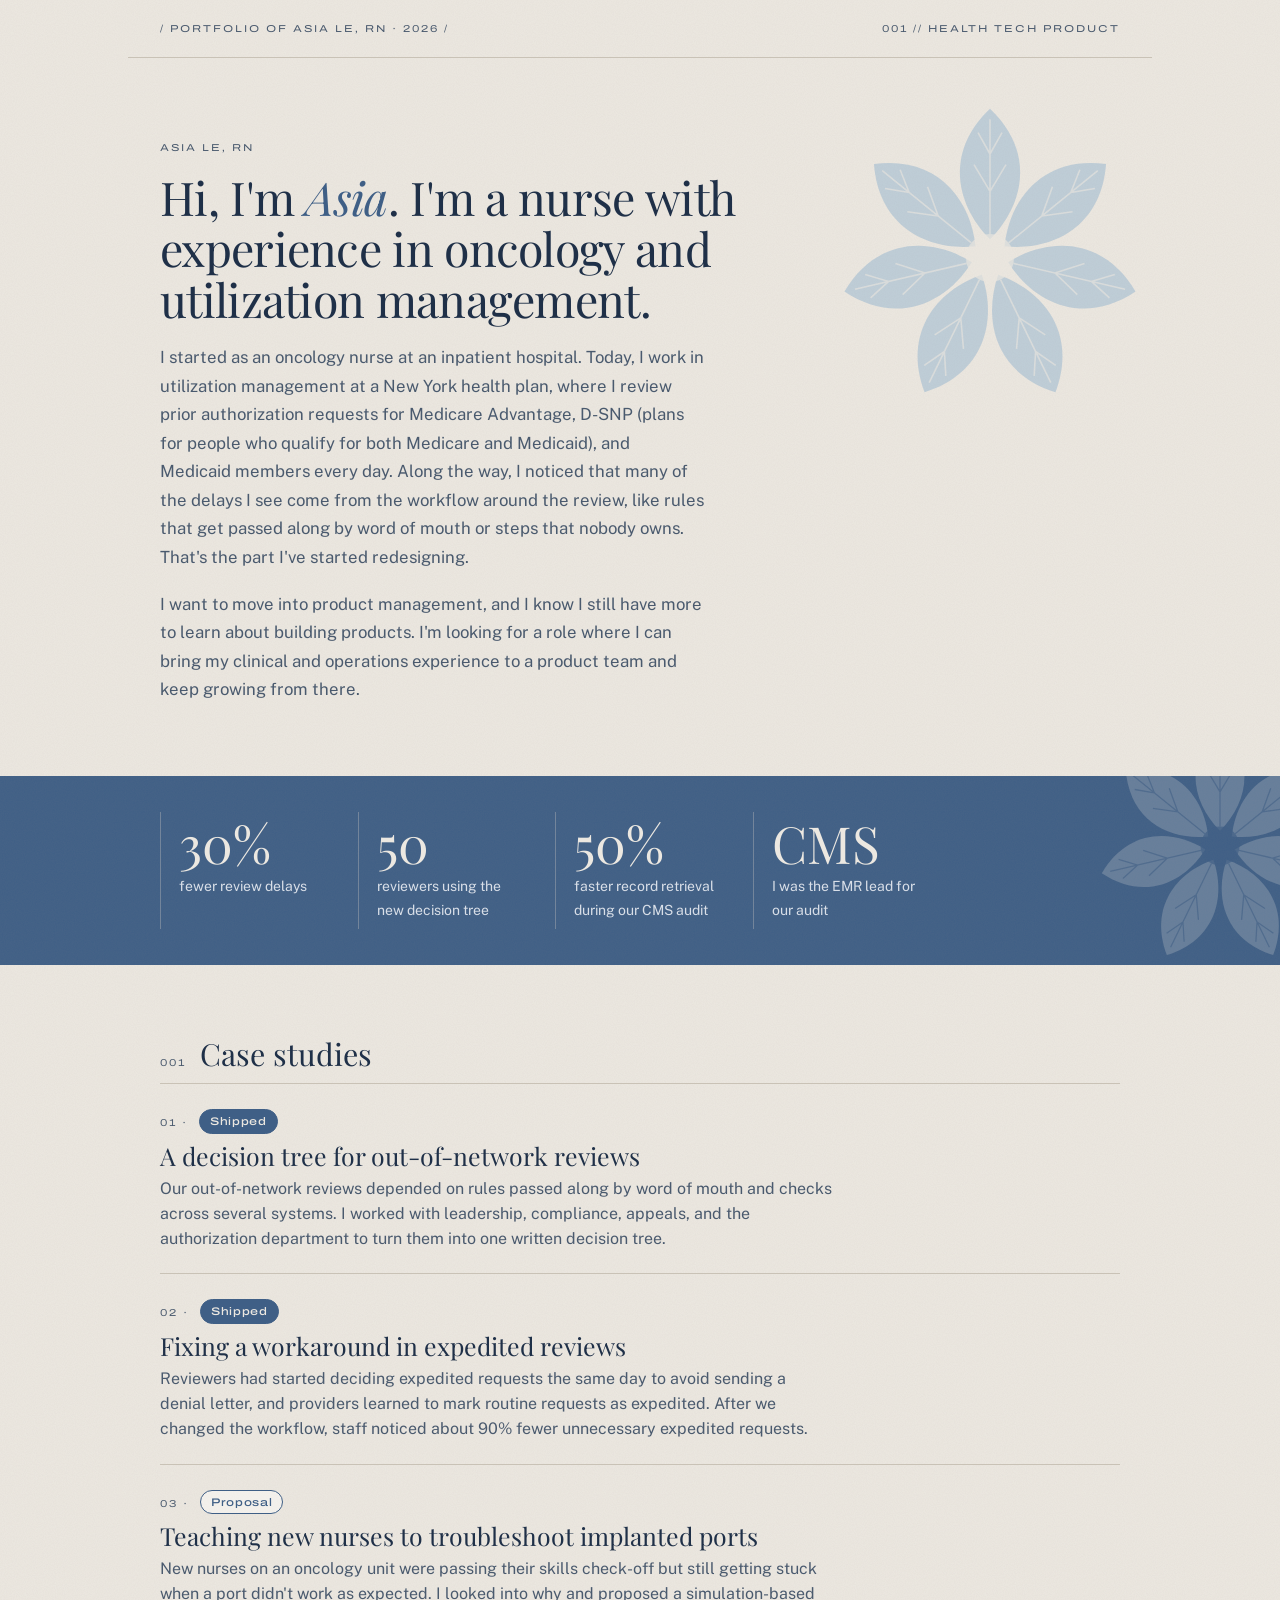
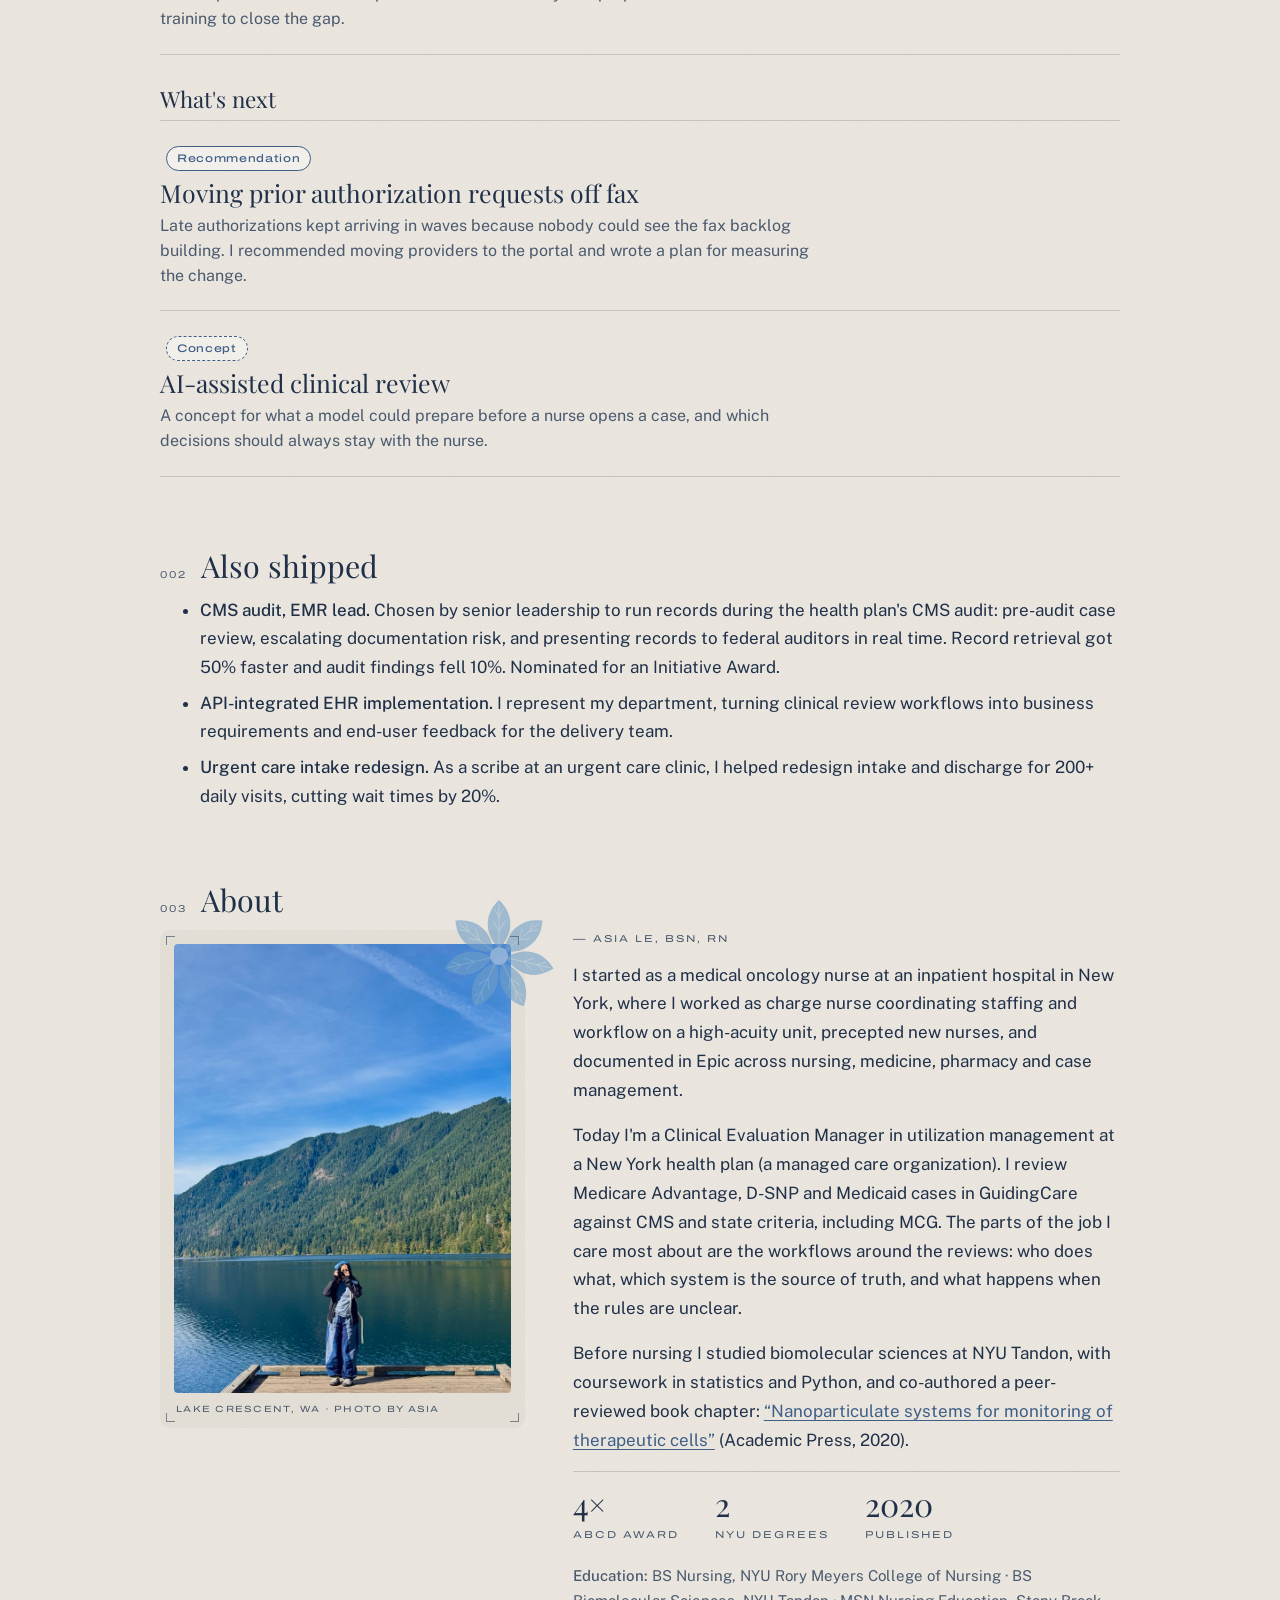
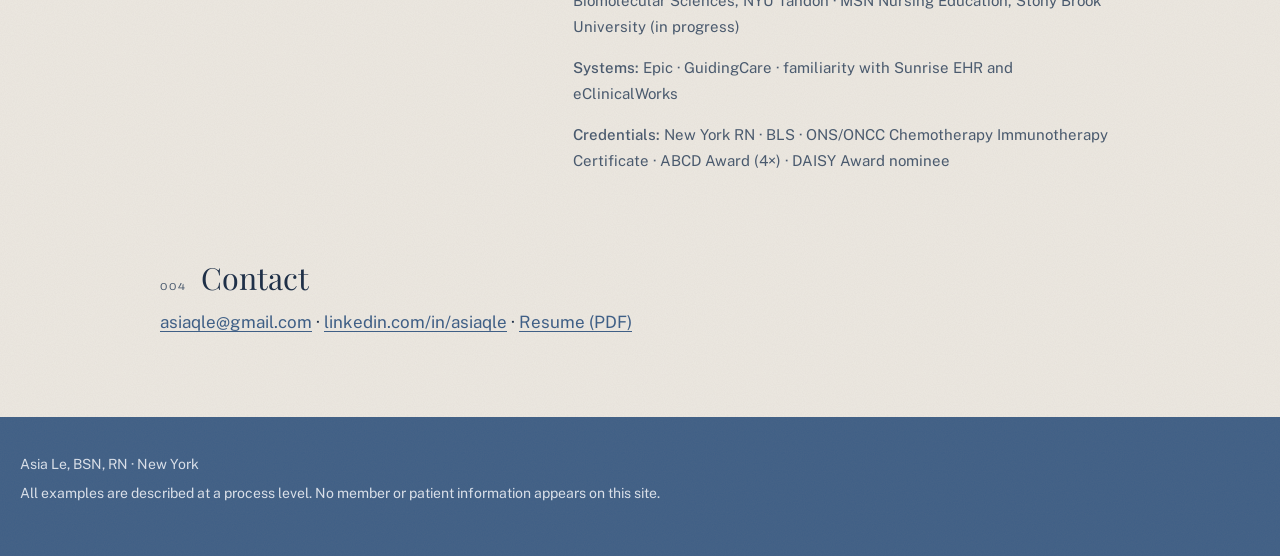
==== commit b14bbf53: "Rewrite homepage stats and case summaries with plain titles Co-Authored-By: Claude Opus 5.5 <noreply" ====
--- a/index.html
+++ b/index.html
@@ -30,9 +30,9 @@
   <svg class="bloom" viewBox="0 0 240 240" aria-hidden="true" focusable="false"><use href="assets/flower.svg#flower" width="240" height="240"/></svg>
   <ul class="wrap">
     <li class="stat"><span class="stat-num">30%</span><span class="stat-label">fewer review delays</span></li>
-    <li class="stat"><span class="stat-num">50</span><span class="stat-label">person rollout</span></li>
-    <li class="stat"><span class="stat-num">50%</span><span class="stat-label">faster record retrieval</span></li>
-    <li class="stat"><span class="stat-num">CMS</span><span class="stat-label">audit EMR lead</span></li>
+    <li class="stat"><span class="stat-num">50</span><span class="stat-label">reviewers using the new decision tree</span></li>
+    <li class="stat"><span class="stat-num">50%</span><span class="stat-label">faster record retrieval during our CMS audit</span></li>
+    <li class="stat"><span class="stat-num">CMS</span><span class="stat-label">I was the EMR lead for our audit</span></li>
   </ul>
 </section>
 
@@ -43,18 +43,18 @@
     <ul class="case-list">
       <li class="case-item"><a href="oon-decision-tree.html">
         <span class="case-num">01 · <span class="status status--shipped">Shipped</span></span>
-        <span class="case-title">Getting 50 reviewers to one decision path</span>
-        <span class="case-summary">Out-of-network reviews ran on word of mouth and manual checks across several systems. I led the fix with compliance, appeals and authorization.</span>
+        <span class="case-title">A decision tree for out-of-network reviews</span>
+        <span class="case-summary">Our out-of-network reviews depended on rules passed along by word of mouth and checks across several systems. I worked with leadership, compliance, appeals, and the authorization department to turn them into one written decision tree.</span>
       </a></li>
       <li class="case-item"><a href="expedited-loophole.html">
         <span class="case-num">02 · <span class="status status--shipped">Shipped</span></span>
-        <span class="case-title">Closing the expedited loophole</span>
-        <span class="case-summary">A well-meant workaround taught providers to mark routine requests urgent. After the fix, staff noticed about 90% fewer unnecessary expedited requests.</span>
+        <span class="case-title">Fixing a workaround in expedited reviews</span>
+        <span class="case-summary">Reviewers had started deciding expedited requests the same day to avoid sending a denial letter, and providers learned to mark routine requests as expedited. After we changed the workflow, staff noticed about 90% fewer unnecessary expedited requests.</span>
       </a></li>
       <li class="case-item"><a href="port-troubleshooting.html">
         <span class="case-num">03 · <span class="status status--proposal">Proposal</span></span>
-        <span class="case-title">The port nobody taught them to fix</span>
-        <span class="case-summary">A discovery project on an oncology unit: why new nurses who passed their check-off still couldn't troubleshoot a port.</span>
+        <span class="case-title">Teaching new nurses to troubleshoot implanted ports</span>
+        <span class="case-summary">New nurses on an oncology unit were passing their skills check-off but still getting stuck when a port didn't work as expected. I looked into why and proposed a simulation-based training to close the gap.</span>
       </a></li>
     </ul>
 
@@ -62,13 +62,13 @@
     <ul class="case-list">
       <li class="case-item"><a href="prior-auth-intake.html">
         <span class="case-num"><span class="status status--recommendation">Recommendation</span></span>
-        <span class="case-title">Fixing prior auth intake at the source</span>
-        <span class="case-summary">Why late authorizations kept arriving in waves, and a measurement plan for moving providers off fax.</span>
+        <span class="case-title">Moving prior authorization requests off fax</span>
+        <span class="case-summary">Late authorizations kept arriving in waves because nobody could see the fax backlog building. I recommended moving providers to the portal and wrote a plan for measuring the change.</span>
       </a></li>
       <li class="case-item case-item--concept"><a href="ai-clinical-review.html">
         <span class="case-num"><span class="status status--concept">Concept</span></span>
         <span class="case-title">AI-assisted clinical review</span>
-        <span class="case-summary">Where a model can draft and where a nurse must decide.</span>
+        <span class="case-summary">A concept for what a model could prepare before a nurse opens a case, and which decisions should always stay with the nurse.</span>
       </a></li>
     </ul>
   </section>
--- a/styles.css
+++ b/styles.css
@@ -125,7 +125,7 @@
 .page-head { position: relative; }
 .page-head .bloom { right: 0; top: 10px; width: 150px; opacity: 0.25; }
 .page-head > :not(.bloom) { max-width: 44rem; }
-@media (max-width: 779px) {
+@media (max-width: 1099px) {
   .band .bloom { display: none; }
 }
 @media (max-width: 999px) {
@@ -252,8 +252,7 @@
 
 @media (min-width: 780px) {
   .wrap, .topbar { padding-left: 32px; padding-right: 32px; }
-  .band .wrap { grid-template-columns: repeat(4, minmax(0, 1fr)); column-gap: 28px; padding-right: 230px; }
-  .stat { border-top: 0; border-left: 1px solid rgba(207, 201, 195, 0.35); padding: 6px 0 6px 18px; }
+
 }
 
 /* Result tiles on case pages */
@@ -318,3 +317,8 @@
   .about-card { max-width: none; }
   .about-card .bloom { width: 120px; top: -34px; right: -34px; }
 }
+
+@media (min-width: 1100px) {
+  .band .wrap { grid-template-columns: repeat(4, minmax(0, 1fr)); column-gap: 28px; padding-right: 230px; }
+  .stat { border-top: 0; border-left: 1px solid rgba(207, 201, 195, 0.35); padding: 6px 0 6px 18px; }
+}
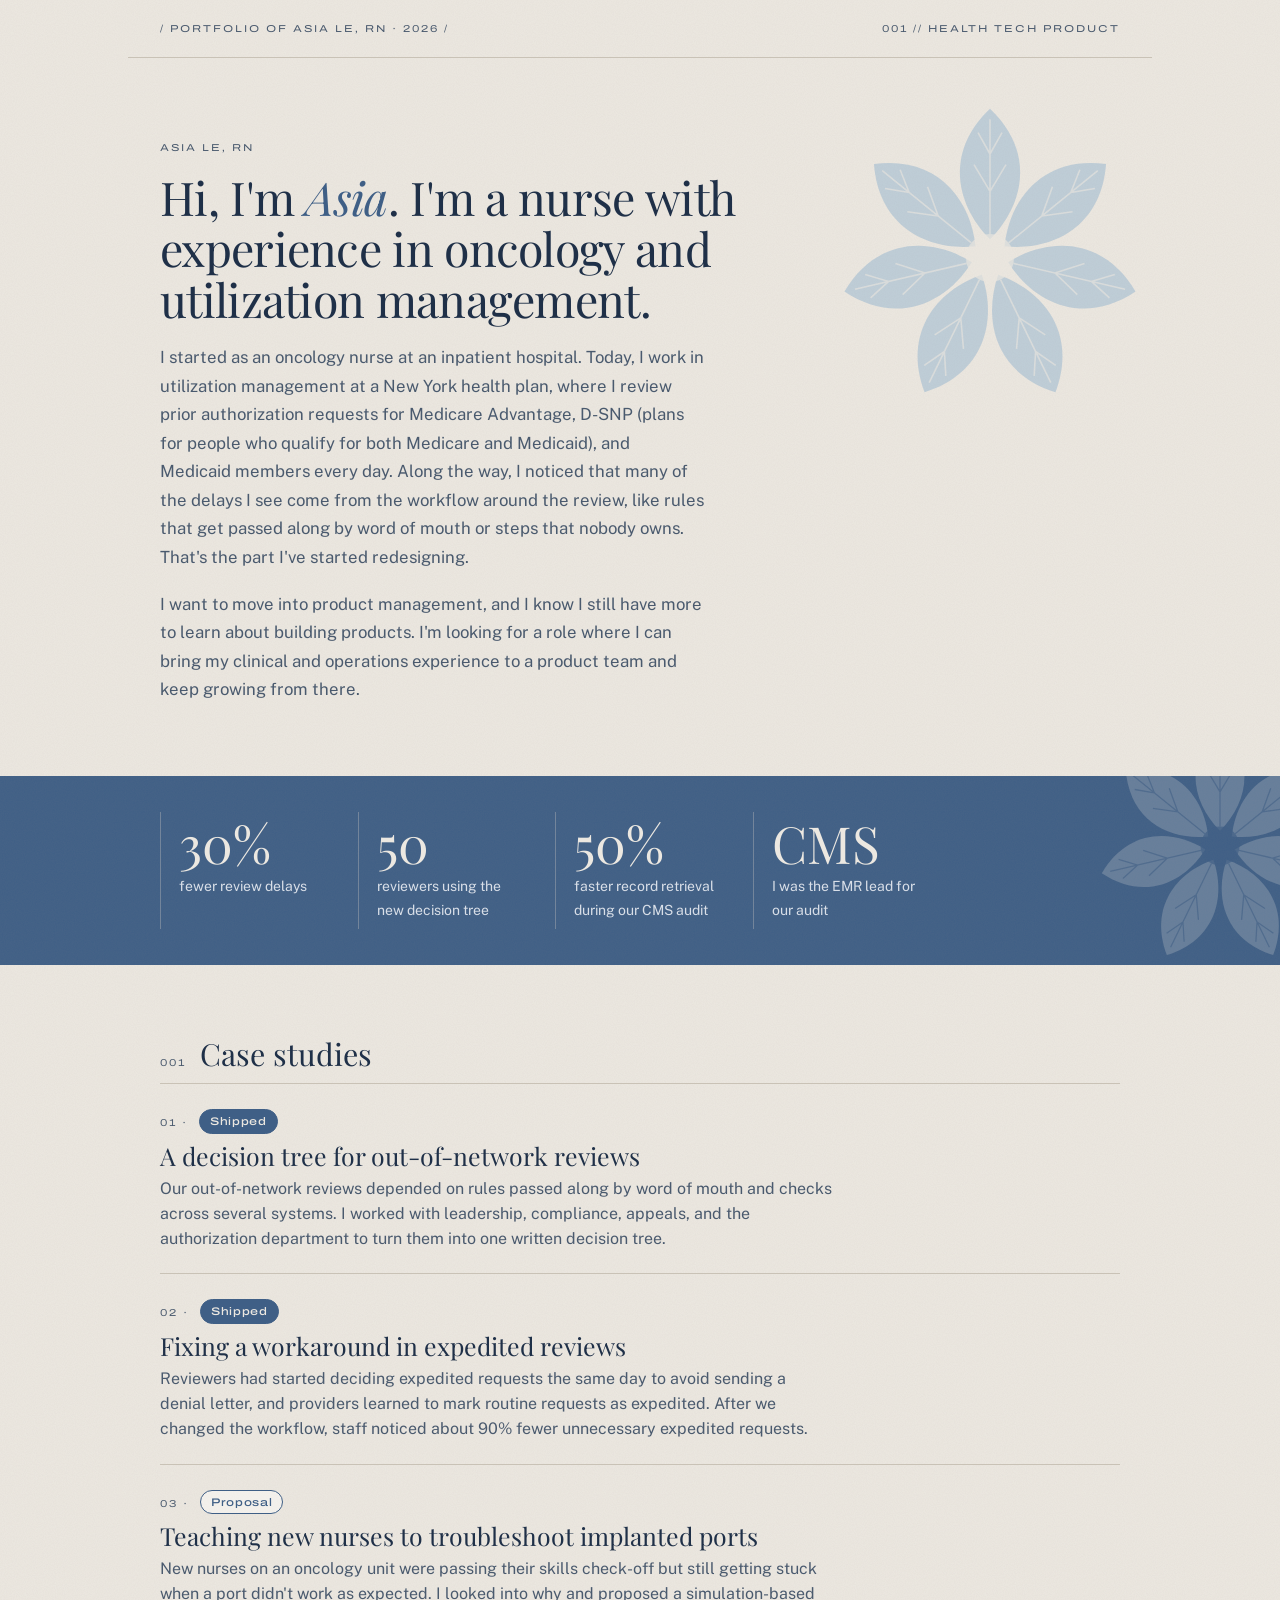
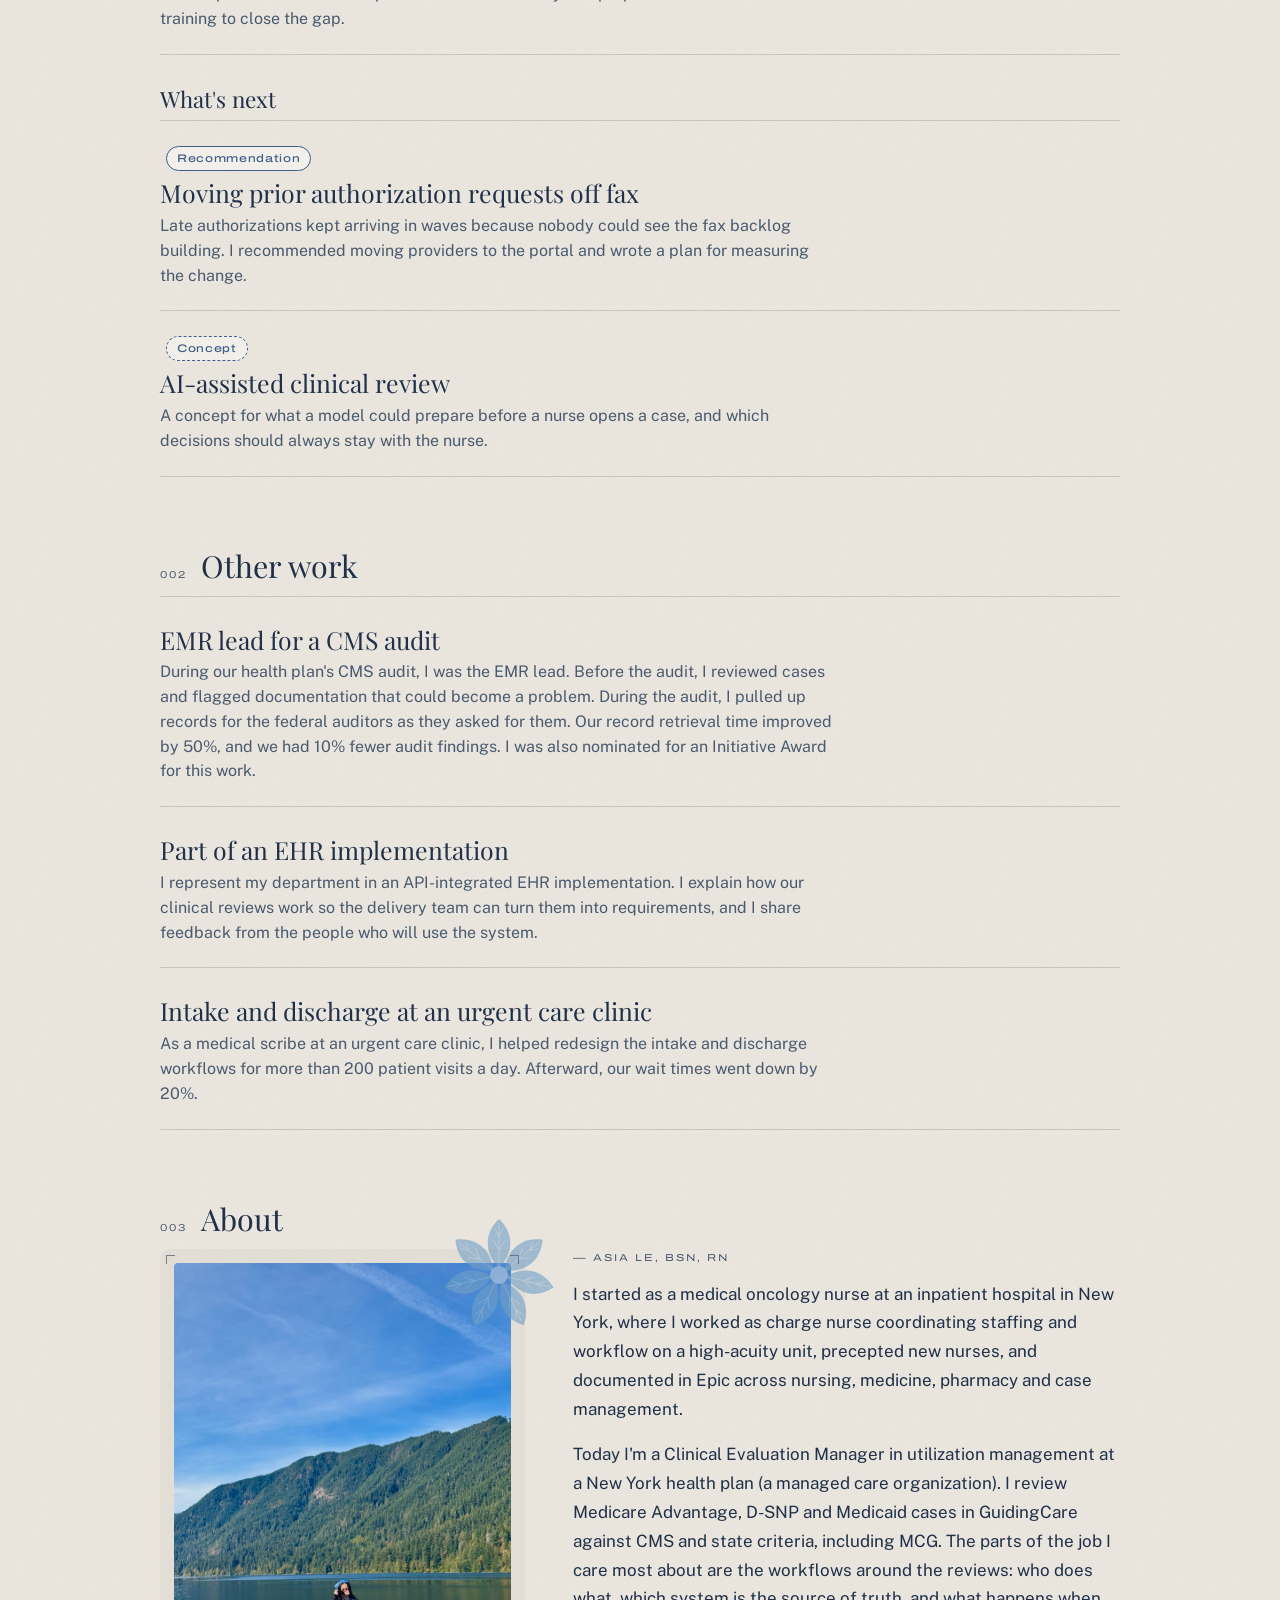
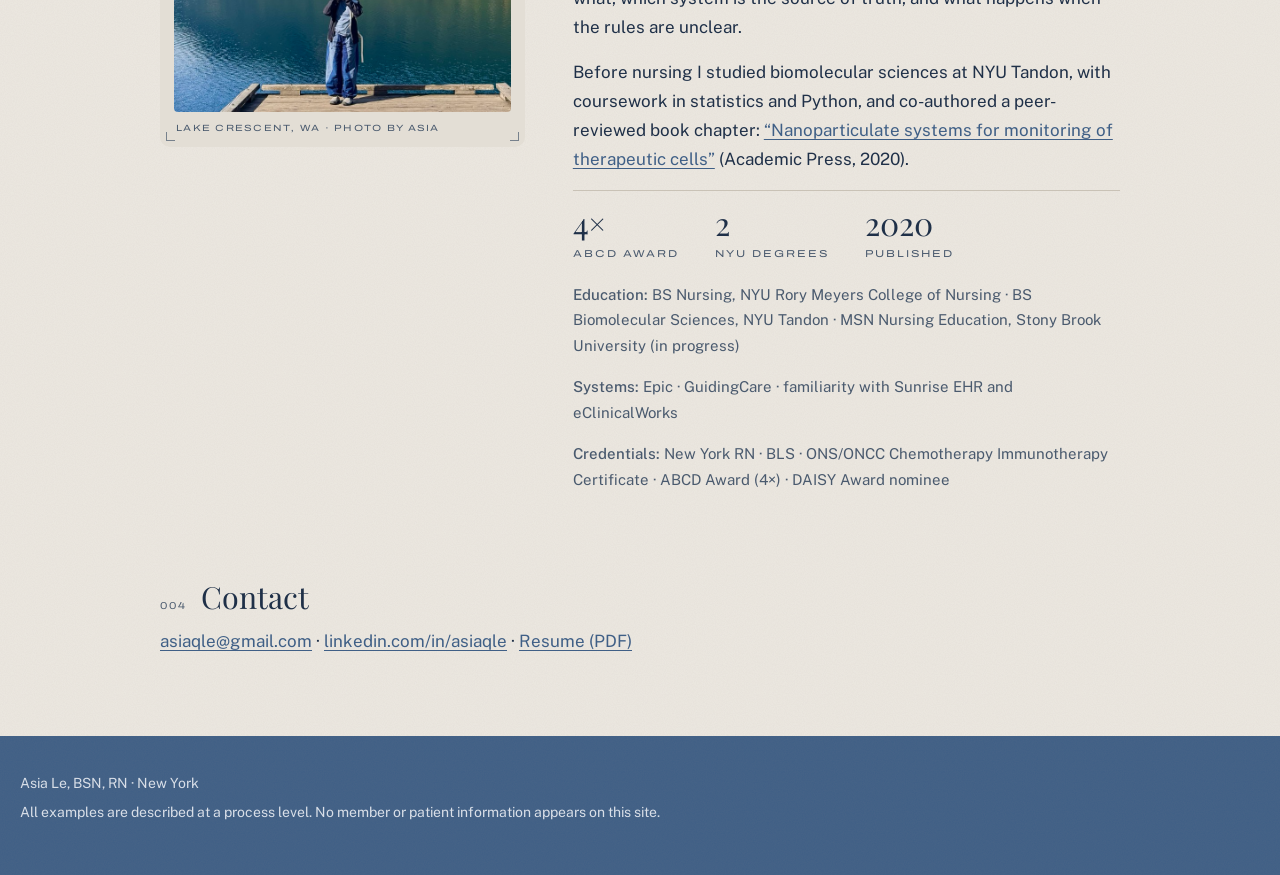
==== commit cbac6cad: "Rewrite Other work section in Asia's voice Co-Authored-By: Claude Opus 5.5 <noreply@anthropic.com>" ====
--- a/index.html
+++ b/index.html
@@ -74,11 +74,20 @@
   </section>
 
   <section aria-labelledby="also">
-    <div class="sec"><span class="sec-num">002</span><h2 id="also">Also shipped</h2></div>
-    <ul>
-      <li><strong>CMS audit, EMR lead.</strong> Chosen by senior leadership to run records during the health plan's CMS audit: pre-audit case review, escalating documentation risk, and presenting records to federal auditors in real time. Record retrieval got 50% faster and audit findings fell 10%. Nominated for an Initiative Award.</li>
-      <li><strong>API-integrated EHR implementation.</strong> I represent my department, turning clinical review workflows into business requirements and end-user feedback for the delivery team.</li>
-      <li><strong>Urgent care intake redesign.</strong> As a scribe at an urgent care clinic, I helped redesign intake and discharge for 200+ daily visits, cutting wait times by 20%.</li>
+    <div class="sec"><span class="sec-num">002</span><h2 id="also">Other work</h2></div>
+    <ul class="case-list">
+      <li class="case-item case-item--static">
+        <span class="case-title">EMR lead for a CMS audit</span>
+        <span class="case-summary">During our health plan's CMS audit, I was the EMR lead. Before the audit, I reviewed cases and flagged documentation that could become a problem. During the audit, I pulled up records for the federal auditors as they asked for them. Our record retrieval time improved by 50%, and we had 10% fewer audit findings. I was also nominated for an Initiative Award for this work.</span>
+      </li>
+      <li class="case-item case-item--static">
+        <span class="case-title">Part of an EHR implementation</span>
+        <span class="case-summary">I represent my department in an API-integrated EHR implementation. I explain how our clinical reviews work so the delivery team can turn them into requirements, and I share feedback from the people who will use the system.</span>
+      </li>
+      <li class="case-item case-item--static">
+        <span class="case-title">Intake and discharge at an urgent care clinic</span>
+        <span class="case-summary">As a medical scribe at an urgent care clinic, I helped redesign the intake and discharge workflows for more than 200 patient visits a day. Afterward, our wait times went down by 20%.</span>
+      </li>
     </ul>
   </section>
 
--- a/styles.css
+++ b/styles.css
@@ -322,3 +322,5 @@
   .band .wrap { grid-template-columns: repeat(4, minmax(0, 1fr)); column-gap: 28px; padding-right: 230px; }
   .stat { border-top: 0; border-left: 1px solid rgba(207, 201, 195, 0.35); padding: 6px 0 6px 18px; }
 }
+
+.case-item--static { padding: 22px 0; }
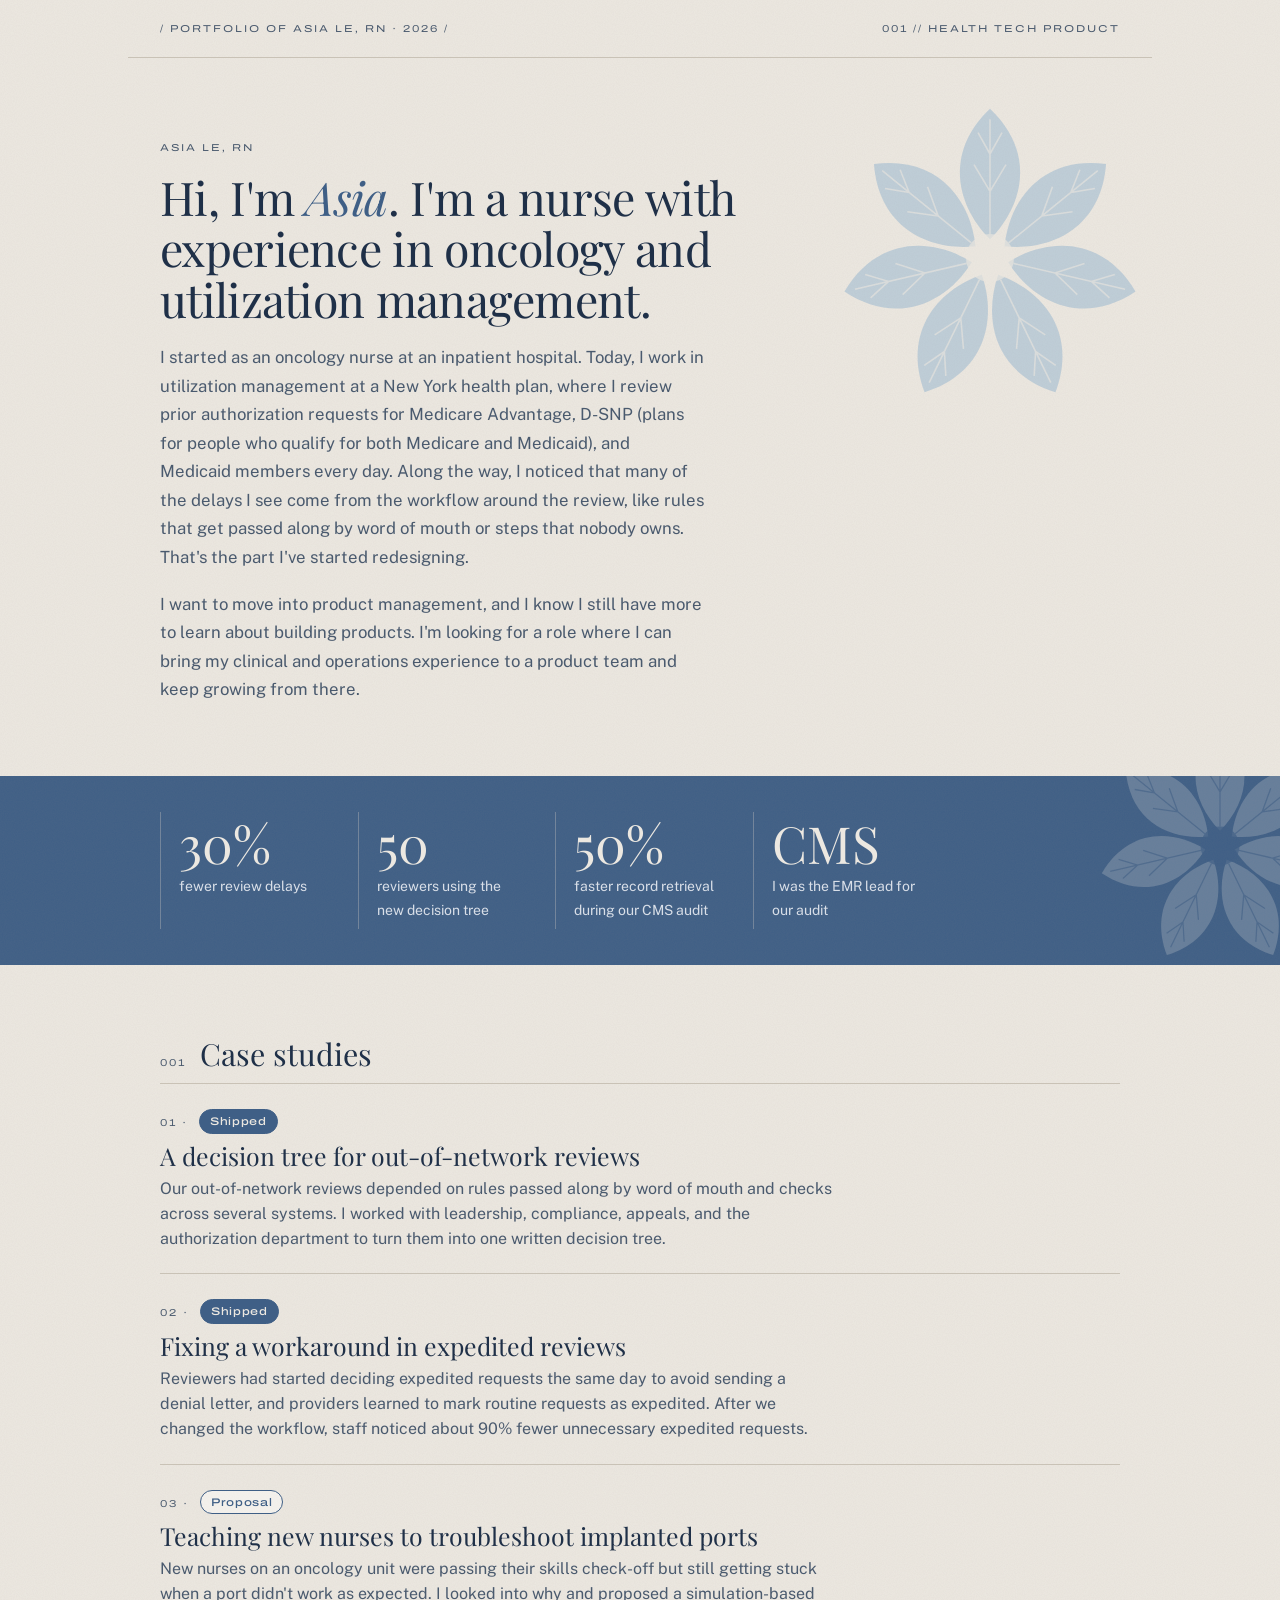
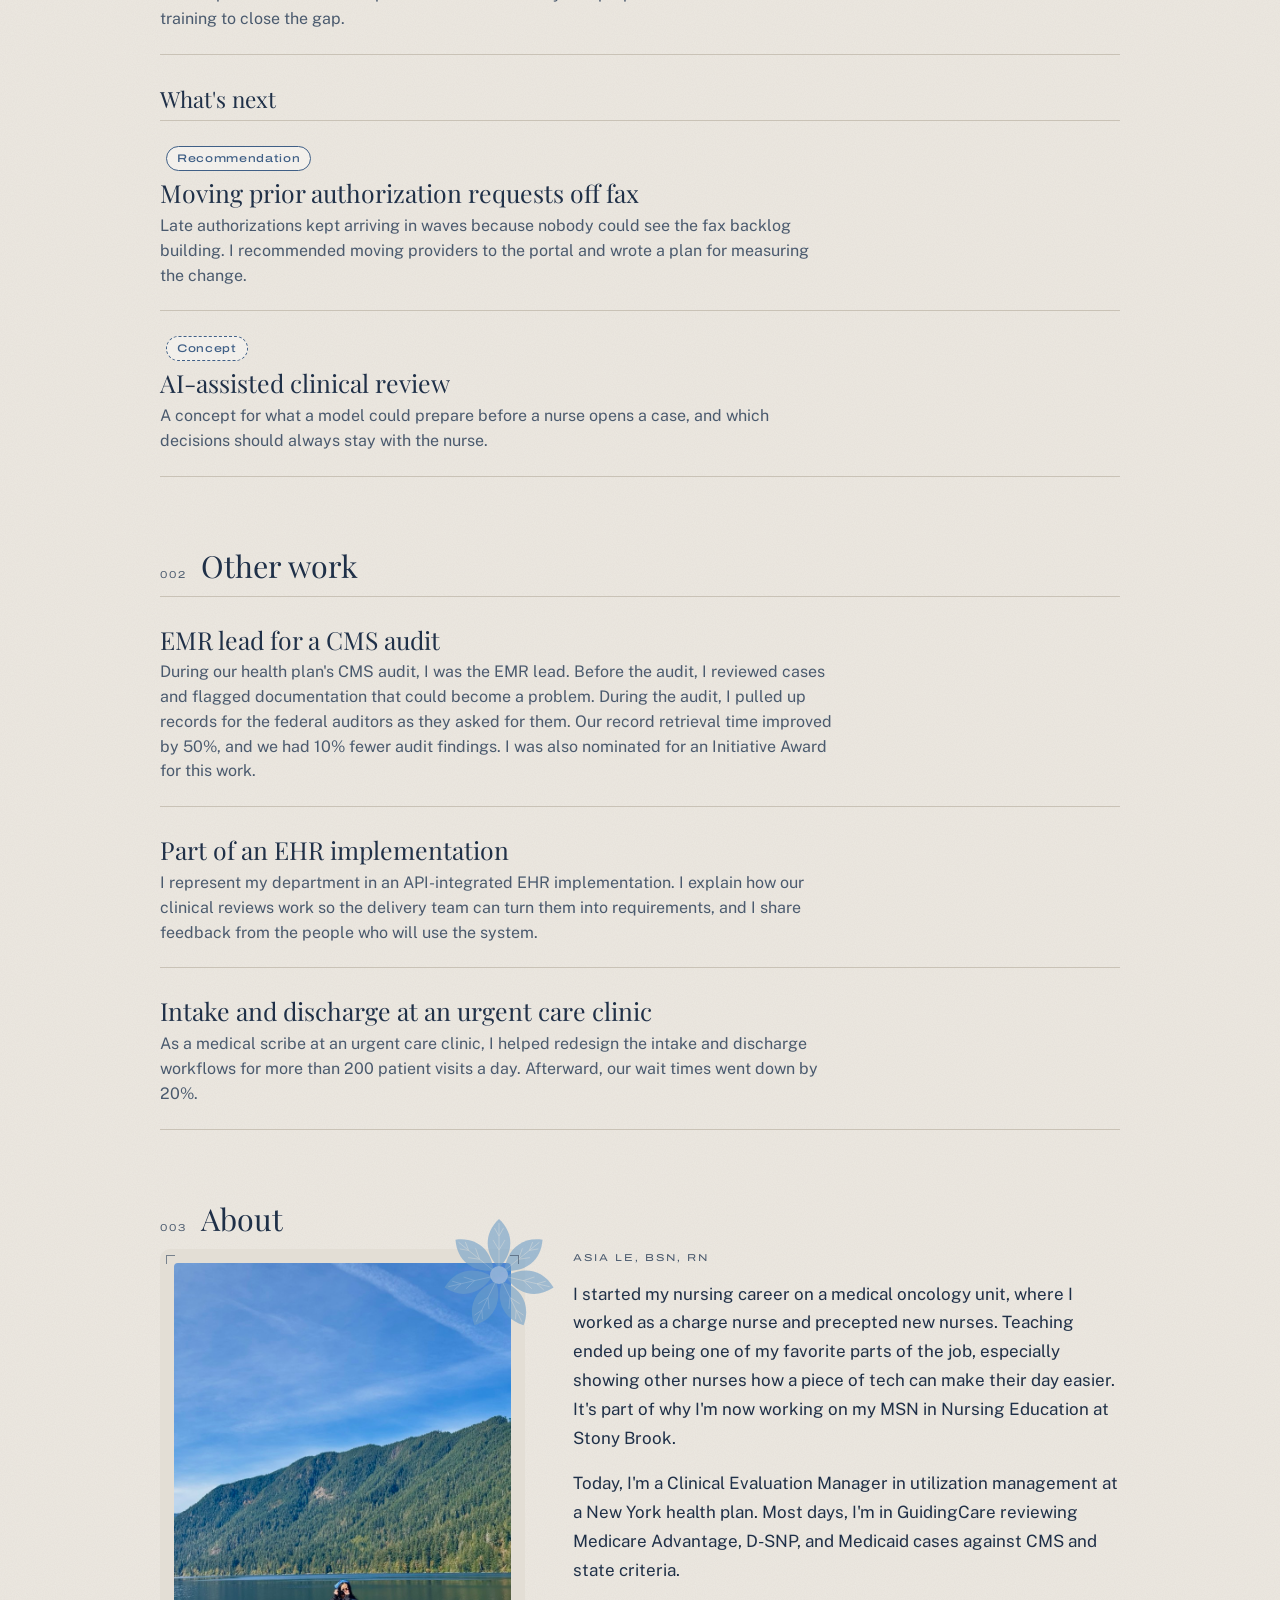
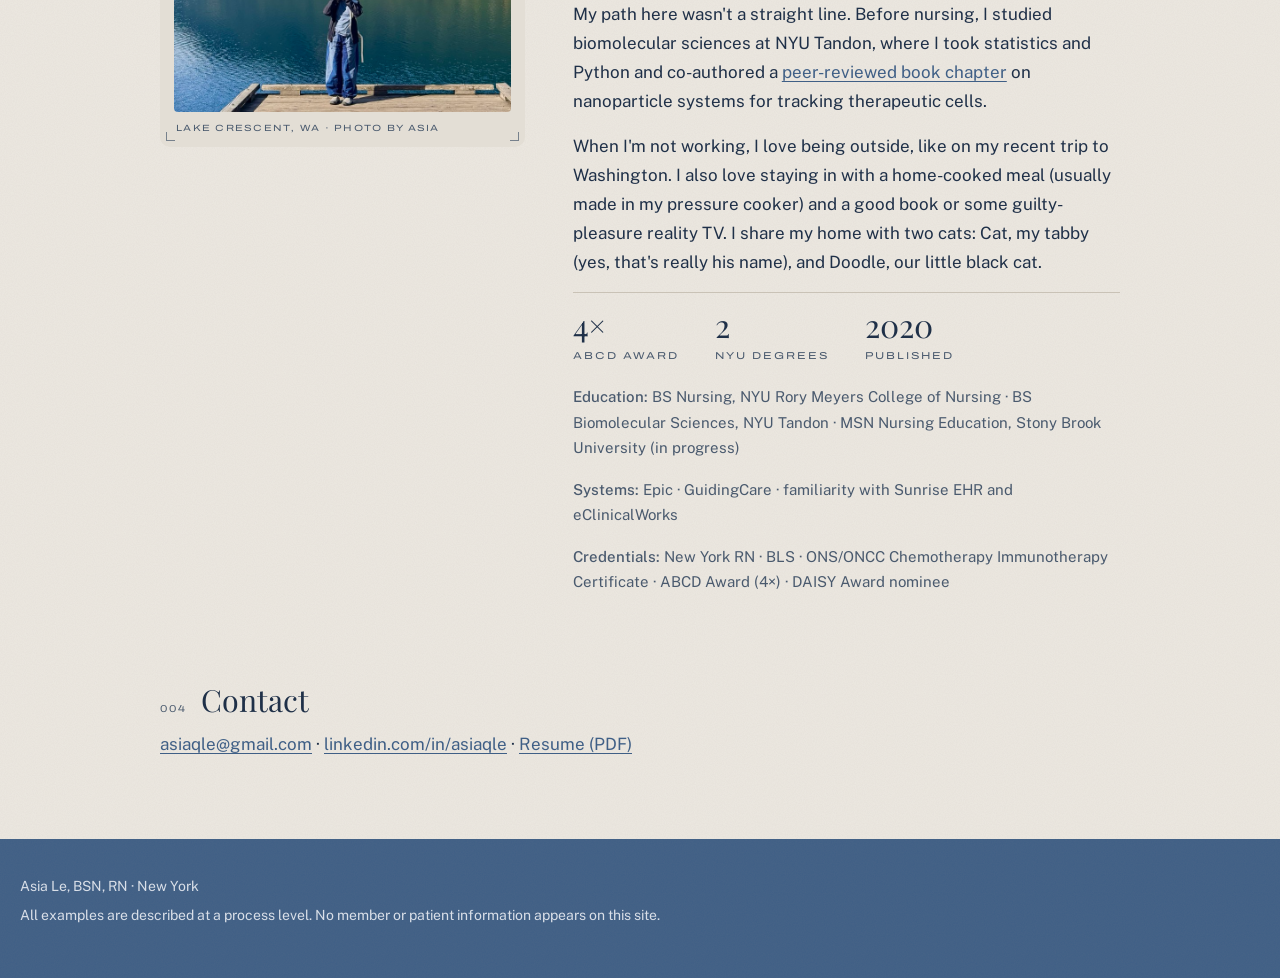
==== commit 90f43117: "Rewrite About with more personality, MSN, and cats Co-Authored-By: Claude Opus 5.5 <noreply@anthropi" ====
--- a/index.html
+++ b/index.html
@@ -101,10 +101,11 @@
         <figcaption class="meta">Lake Crescent, WA · Photo by Asia</figcaption>
       </figure>
       <div class="about-body">
-        <p class="meta">— Asia Le, BSN, RN</p>
-        <p>I started as a medical oncology nurse at an inpatient hospital in New York, where I worked as charge nurse coordinating staffing and workflow on a high-acuity unit, precepted new nurses, and documented in Epic across nursing, medicine, pharmacy and case management.</p>
-        <p>Today I'm a Clinical Evaluation Manager in utilization management at a New York health plan (a managed care organization). I review Medicare Advantage, D-SNP and Medicaid cases in GuidingCare against CMS and state criteria, including MCG. The parts of the job I care most about are the workflows around the reviews: who does what, which system is the source of truth, and what happens when the rules are unclear.</p>
-        <p>Before nursing I studied biomolecular sciences at NYU Tandon, with coursework in statistics and Python, and co-authored a peer-reviewed book chapter: <a href="https://doi.org/10.1016/B978-0-12-817434-0.00008-8">“Nanoparticulate systems for monitoring of therapeutic cells”</a> (Academic Press, 2020).</p>
+        <p class="meta">Asia Le, BSN, RN</p>
+        <p>I started my nursing career on a medical oncology unit, where I worked as a charge nurse and precepted new nurses. Teaching ended up being one of my favorite parts of the job, especially showing other nurses how a piece of tech can make their day easier. It's part of why I'm now working on my MSN in Nursing Education at Stony Brook.</p>
+        <p>Today, I'm a Clinical Evaluation Manager in utilization management at a New York health plan. Most days, I'm in GuidingCare reviewing Medicare Advantage, D-SNP, and Medicaid cases against CMS and state criteria.</p>
+        <p>My path here wasn't a straight line. Before nursing, I studied biomolecular sciences at NYU Tandon, where I took statistics and Python and co-authored a <a href="https://doi.org/10.1016/B978-0-12-817434-0.00008-8">peer-reviewed book chapter</a> on nanoparticle systems for tracking therapeutic cells.</p>
+        <p>When I'm not working, I love being outside, like on my recent trip to Washington. I also love staying in with a home-cooked meal (usually made in my pressure cooker) and a good book or some guilty-pleasure reality TV. I share my home with two cats: Cat, my tabby (yes, that's really his name), and Doodle, our little black cat.</p>
         <ul class="about-facts">
           <li><span class="stat-num">4×</span><span class="meta">ABCD Award</span></li>
           <li><span class="stat-num">2</span><span class="meta">NYU degrees</span></li>
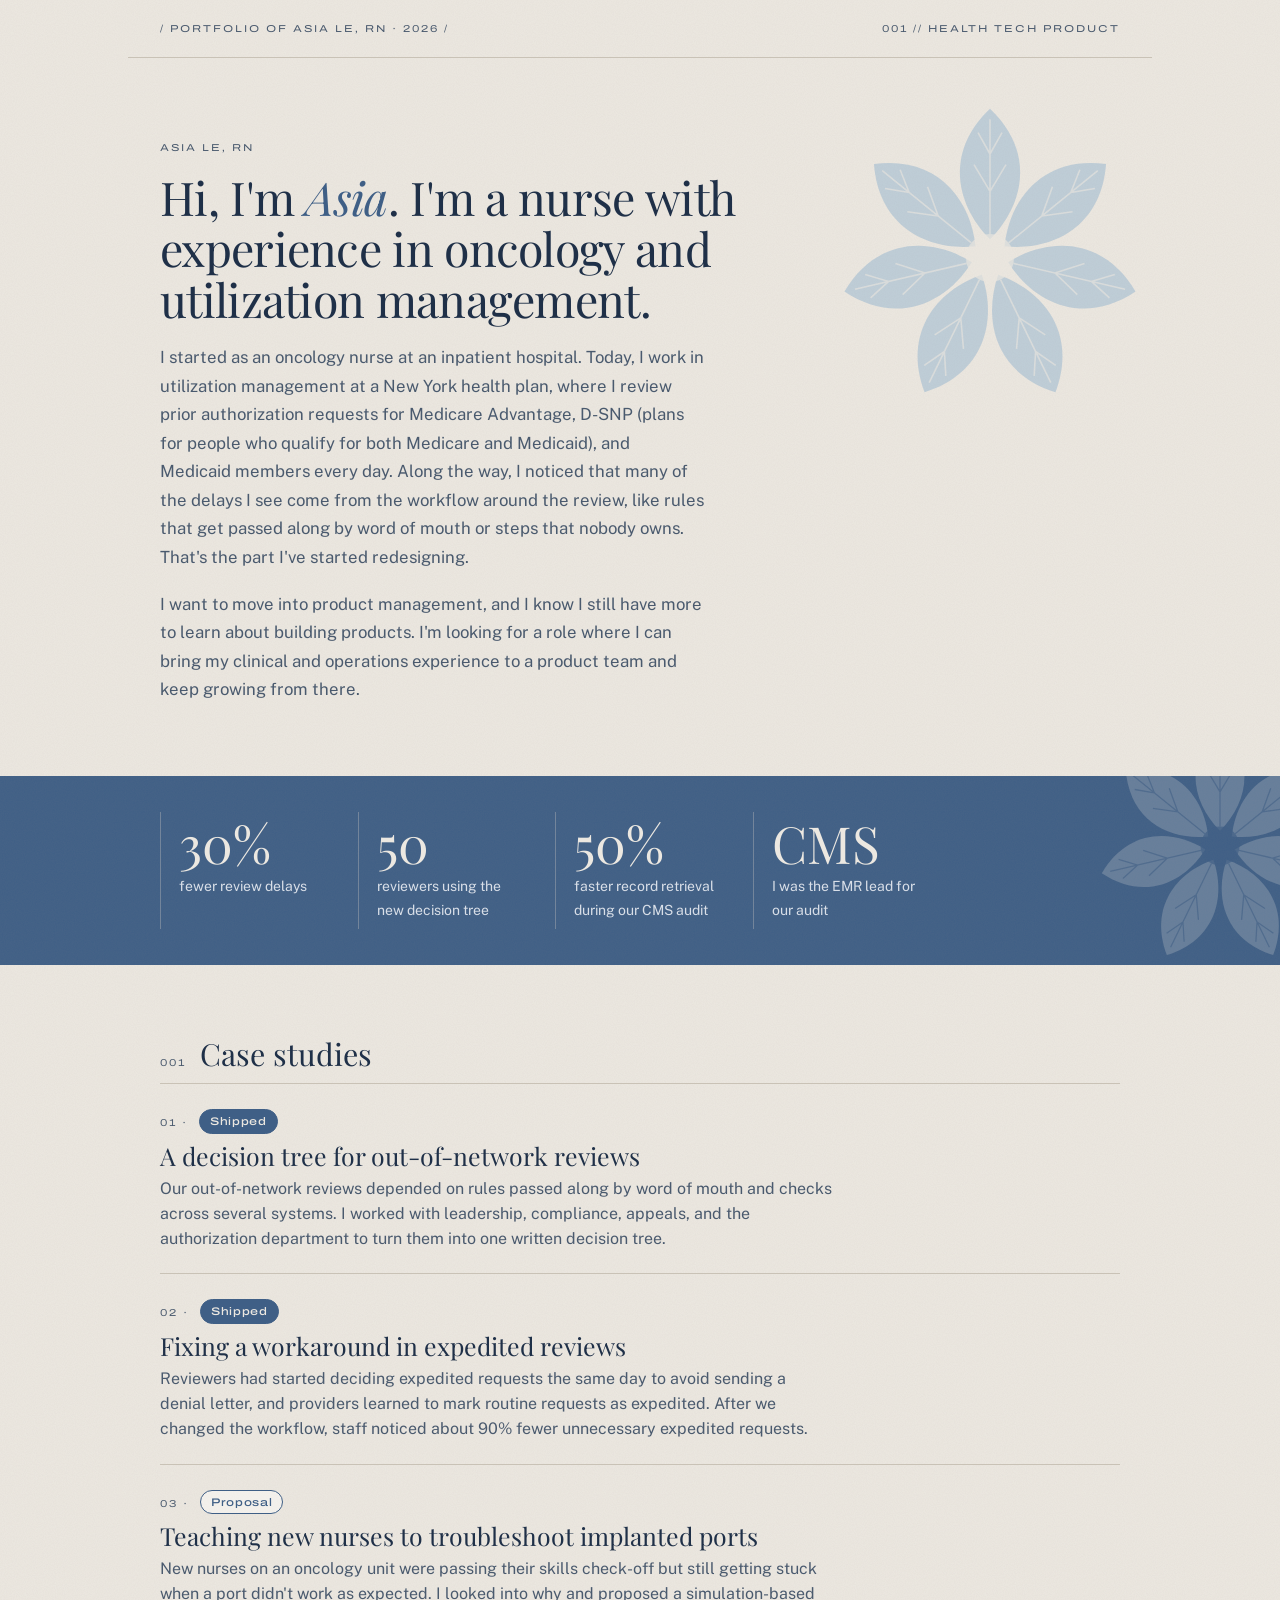
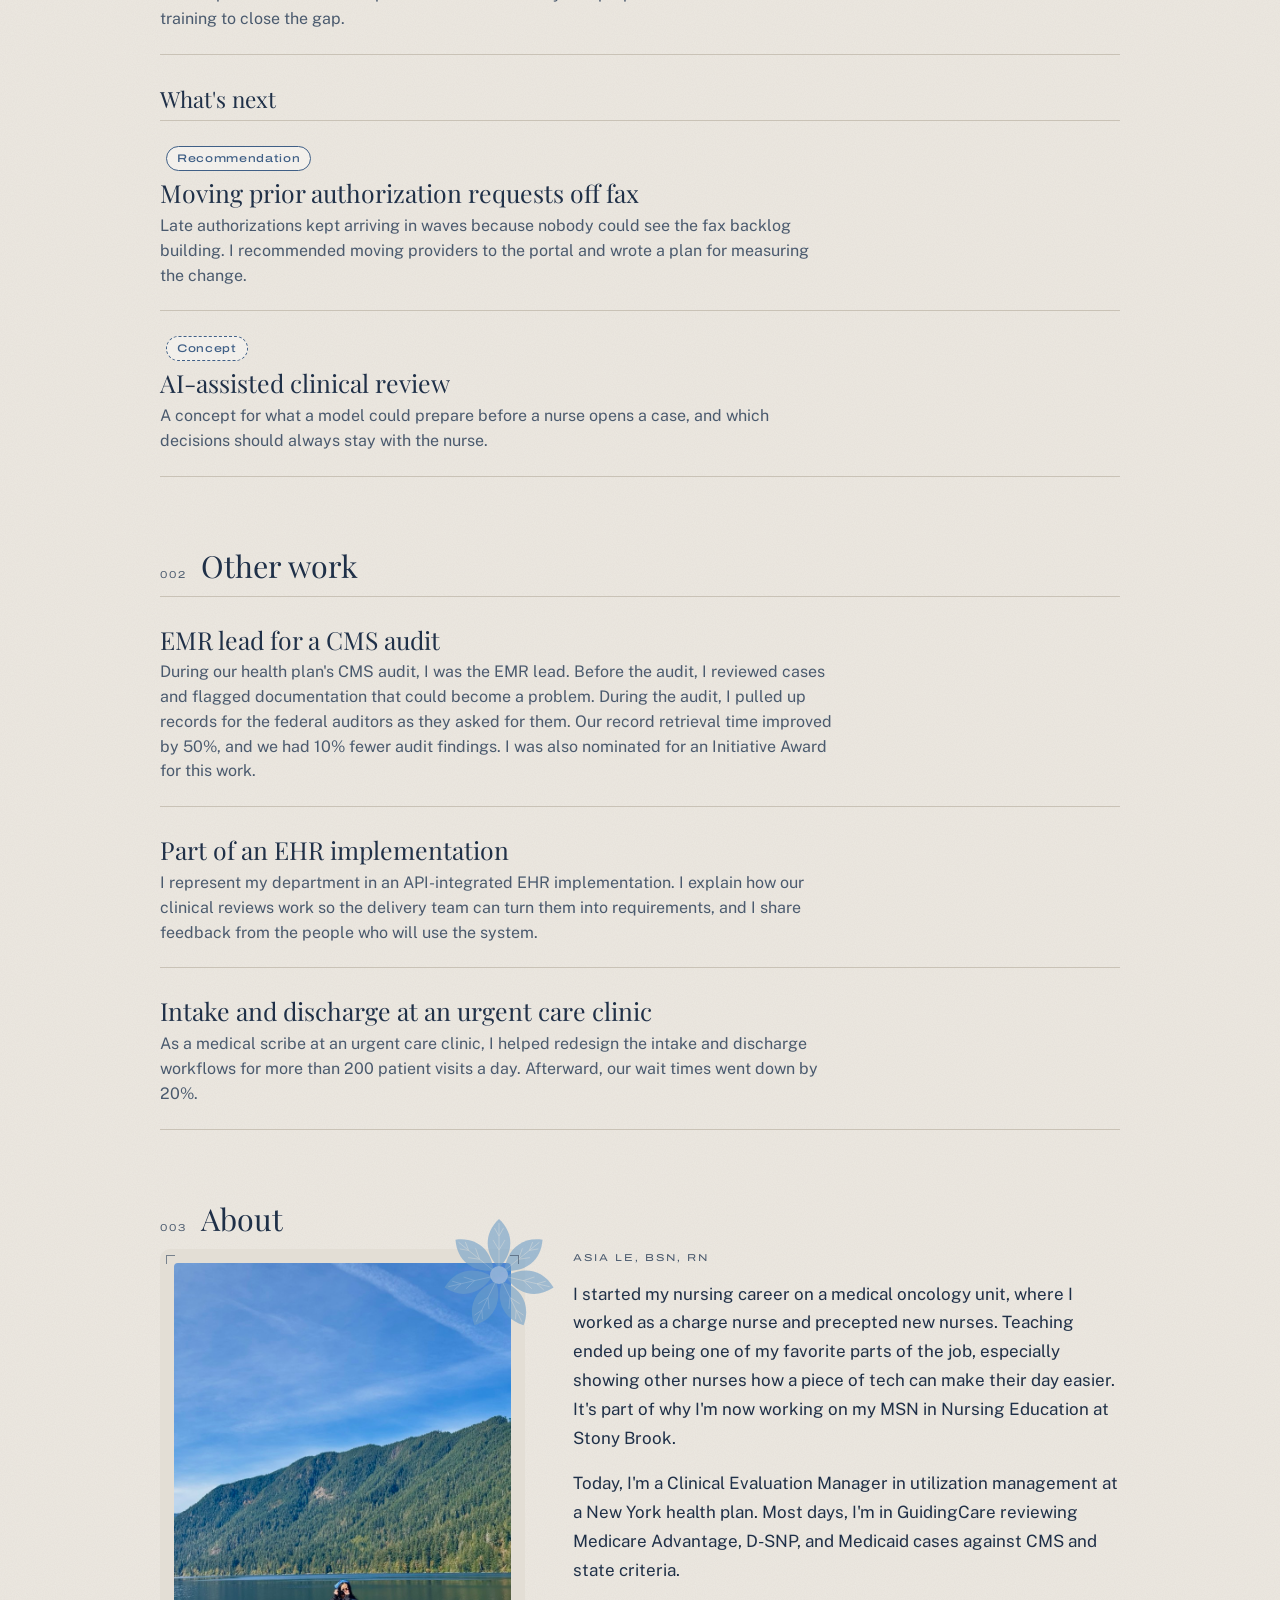
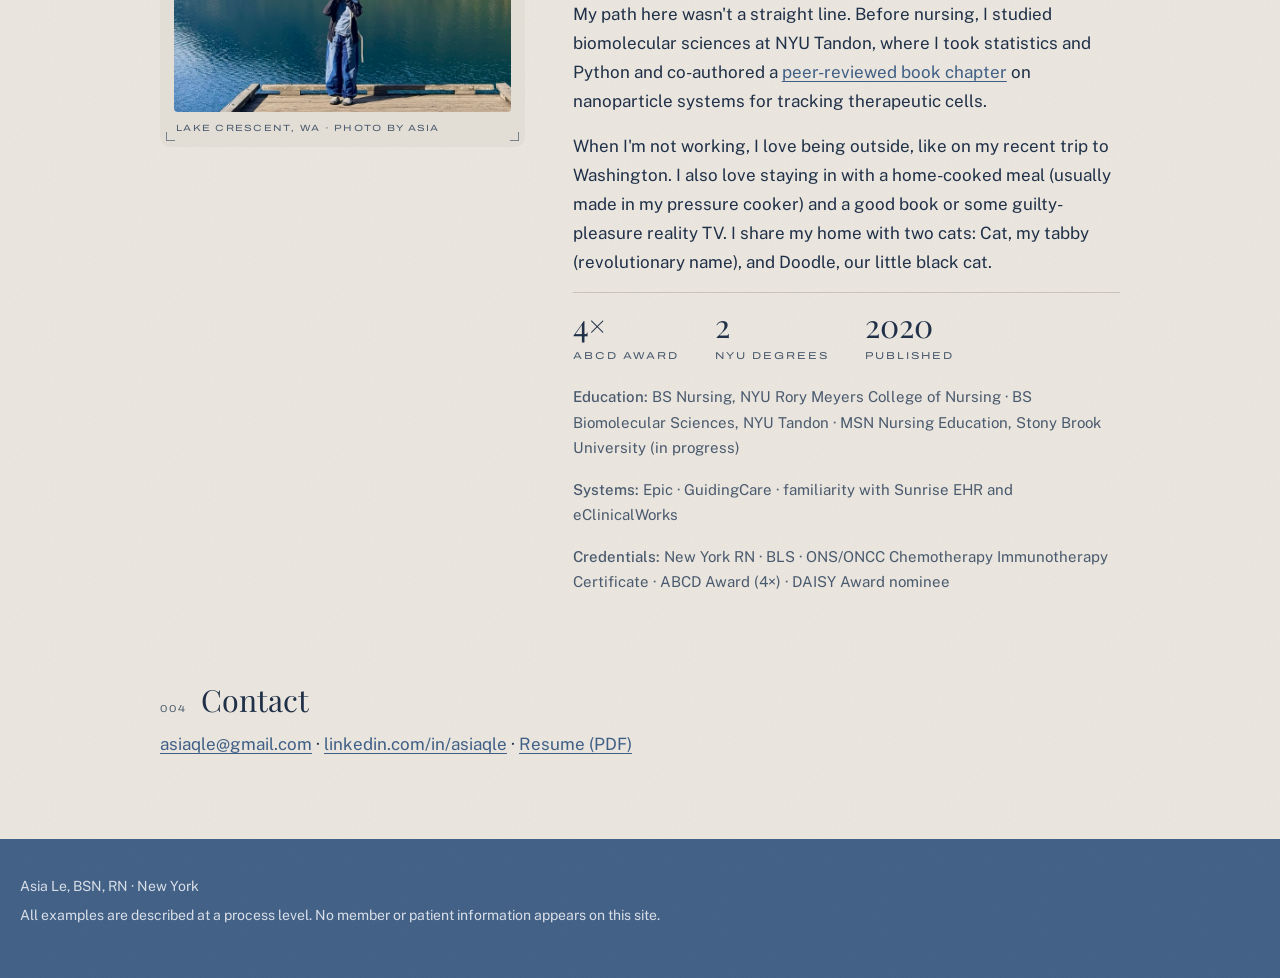
==== commit 5e635c8e: "Update cat aside Co-Authored-By: Claude Opus 5.5 <noreply@anthropic.com>" ====
--- a/index.html
+++ b/index.html
@@ -105,7 +105,7 @@
         <p>I started my nursing career on a medical oncology unit, where I worked as a charge nurse and precepted new nurses. Teaching ended up being one of my favorite parts of the job, especially showing other nurses how a piece of tech can make their day easier. It's part of why I'm now working on my MSN in Nursing Education at Stony Brook.</p>
         <p>Today, I'm a Clinical Evaluation Manager in utilization management at a New York health plan. Most days, I'm in GuidingCare reviewing Medicare Advantage, D-SNP, and Medicaid cases against CMS and state criteria.</p>
         <p>My path here wasn't a straight line. Before nursing, I studied biomolecular sciences at NYU Tandon, where I took statistics and Python and co-authored a <a href="https://doi.org/10.1016/B978-0-12-817434-0.00008-8">peer-reviewed book chapter</a> on nanoparticle systems for tracking therapeutic cells.</p>
-        <p>When I'm not working, I love being outside, like on my recent trip to Washington. I also love staying in with a home-cooked meal (usually made in my pressure cooker) and a good book or some guilty-pleasure reality TV. I share my home with two cats: Cat, my tabby (yes, that's really his name), and Doodle, our little black cat.</p>
+        <p>When I'm not working, I love being outside, like on my recent trip to Washington. I also love staying in with a home-cooked meal (usually made in my pressure cooker) and a good book or some guilty-pleasure reality TV. I share my home with two cats: Cat, my tabby (revolutionary name), and Doodle, our little black cat.</p>
         <ul class="about-facts">
           <li><span class="stat-num">4×</span><span class="meta">ABCD Award</span></li>
           <li><span class="stat-num">2</span><span class="meta">NYU degrees</span></li>
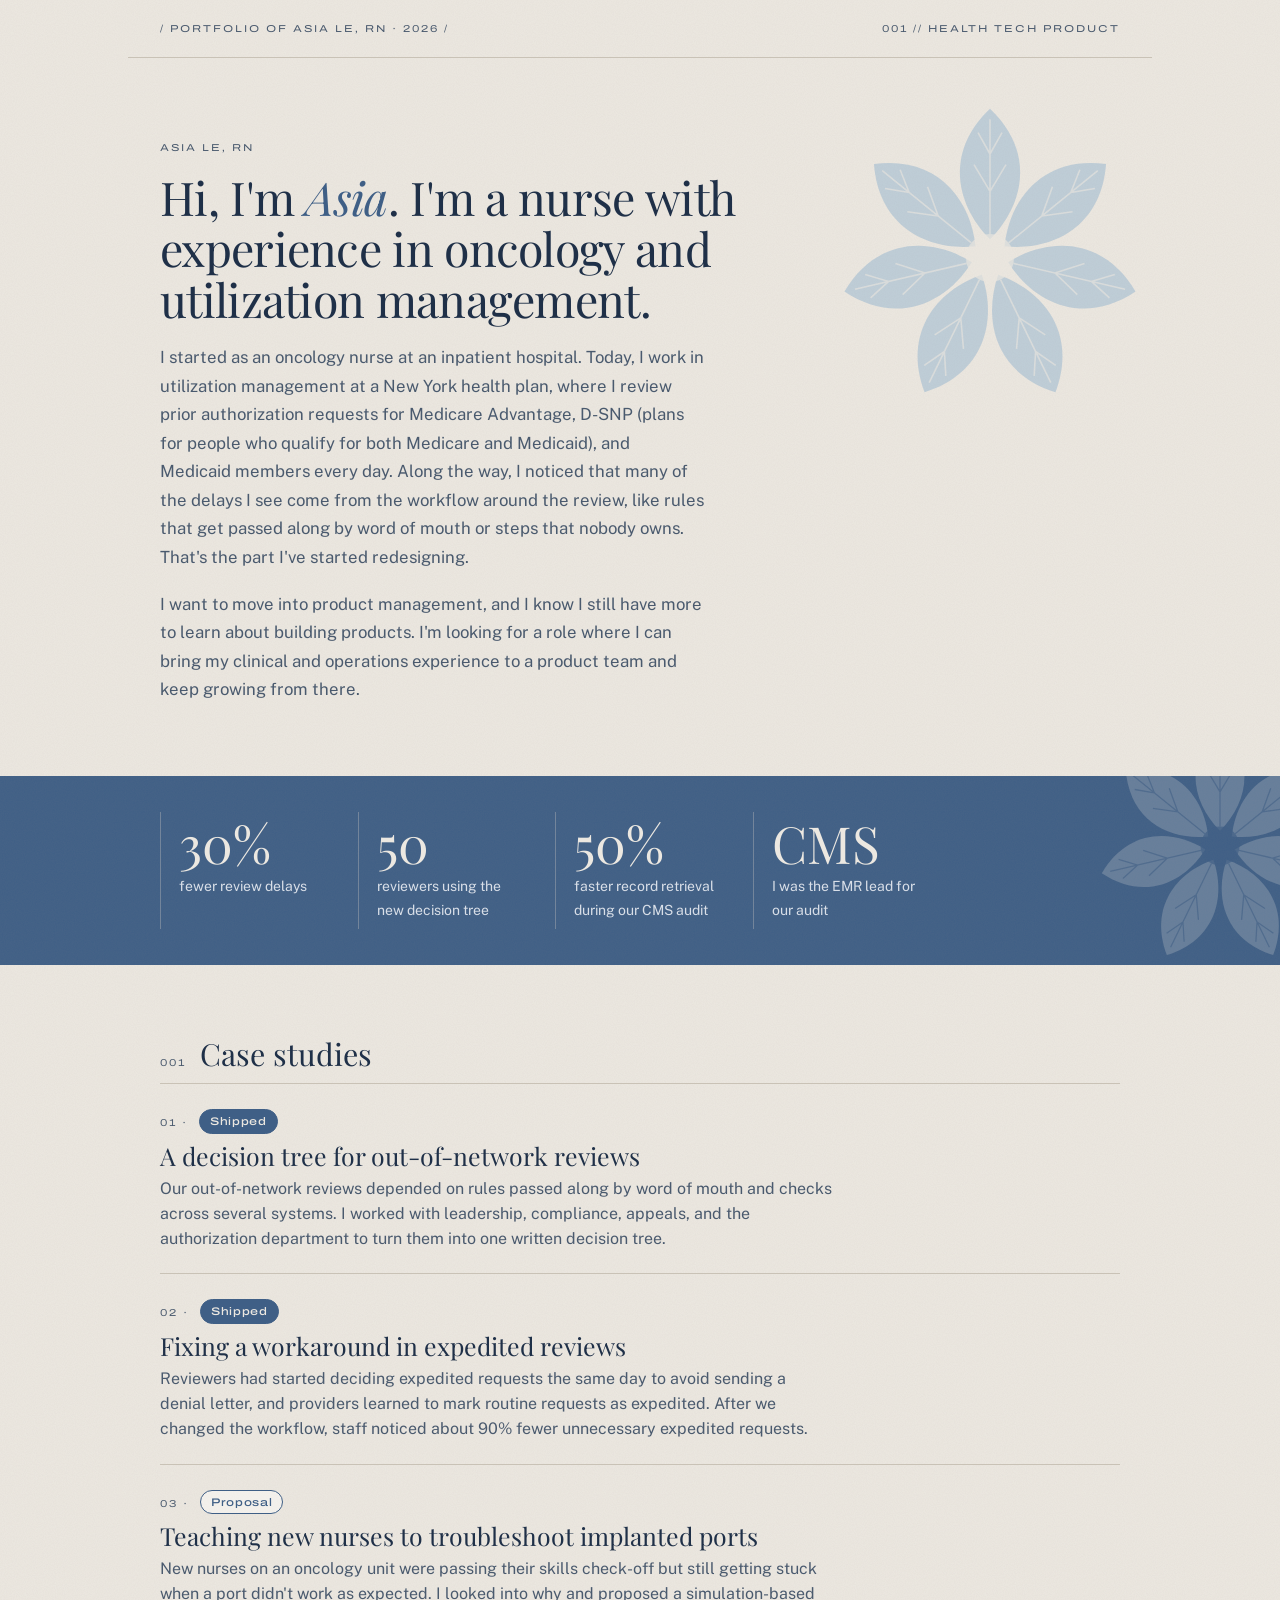
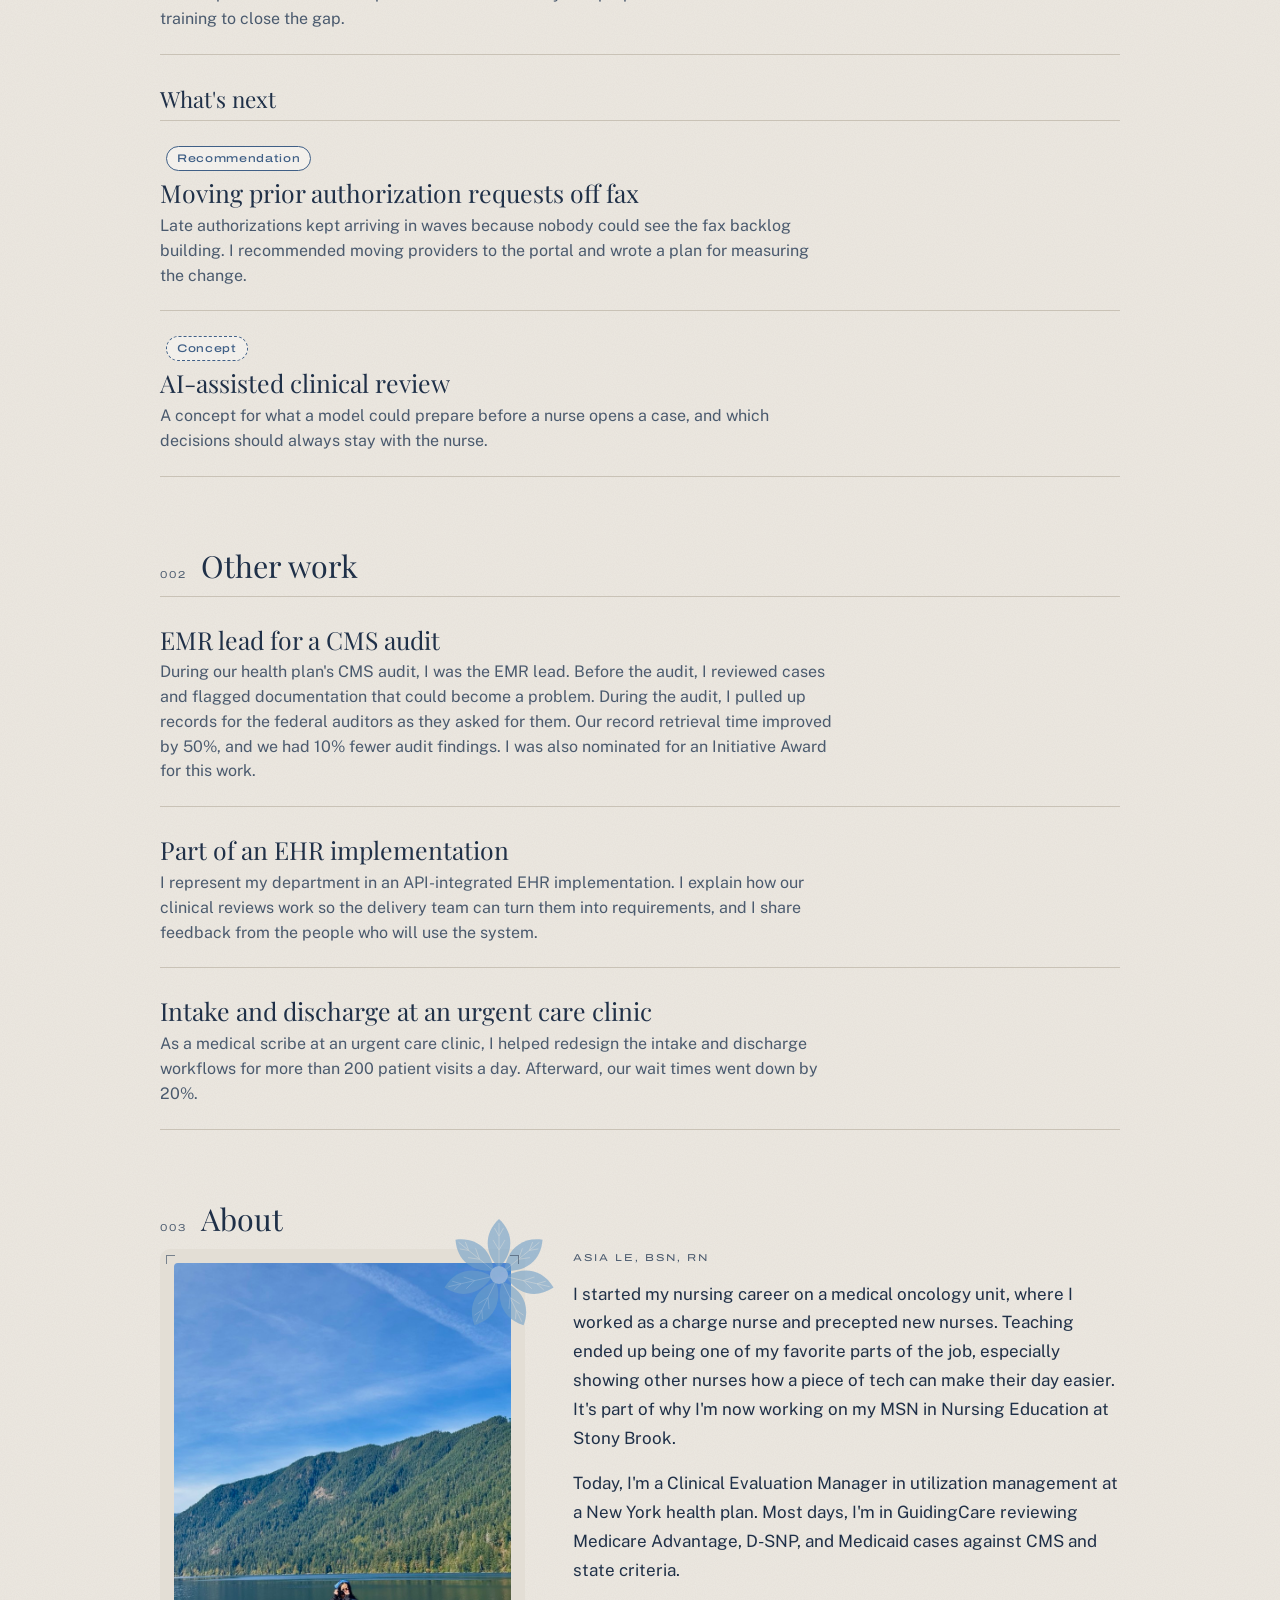
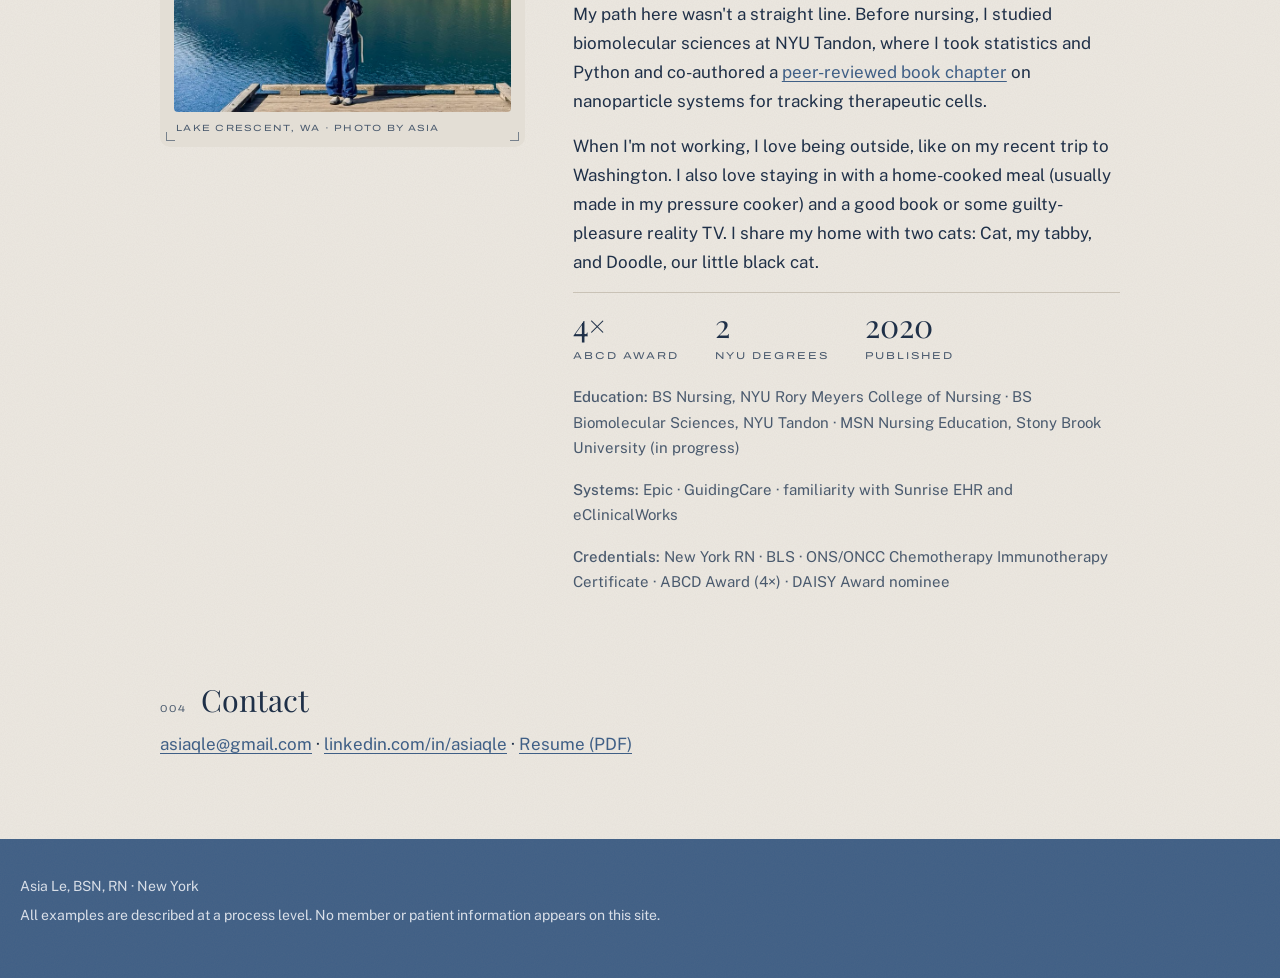
==== commit 7a788688: "Remove cat aside Co-Authored-By: Claude Opus 5.5 <noreply@anthropic.com>" ====
--- a/index.html
+++ b/index.html
@@ -105,7 +105,7 @@
         <p>I started my nursing career on a medical oncology unit, where I worked as a charge nurse and precepted new nurses. Teaching ended up being one of my favorite parts of the job, especially showing other nurses how a piece of tech can make their day easier. It's part of why I'm now working on my MSN in Nursing Education at Stony Brook.</p>
         <p>Today, I'm a Clinical Evaluation Manager in utilization management at a New York health plan. Most days, I'm in GuidingCare reviewing Medicare Advantage, D-SNP, and Medicaid cases against CMS and state criteria.</p>
         <p>My path here wasn't a straight line. Before nursing, I studied biomolecular sciences at NYU Tandon, where I took statistics and Python and co-authored a <a href="https://doi.org/10.1016/B978-0-12-817434-0.00008-8">peer-reviewed book chapter</a> on nanoparticle systems for tracking therapeutic cells.</p>
-        <p>When I'm not working, I love being outside, like on my recent trip to Washington. I also love staying in with a home-cooked meal (usually made in my pressure cooker) and a good book or some guilty-pleasure reality TV. I share my home with two cats: Cat, my tabby (revolutionary name), and Doodle, our little black cat.</p>
+        <p>When I'm not working, I love being outside, like on my recent trip to Washington. I also love staying in with a home-cooked meal (usually made in my pressure cooker) and a good book or some guilty-pleasure reality TV. I share my home with two cats: Cat, my tabby, and Doodle, our little black cat.</p>
         <ul class="about-facts">
           <li><span class="stat-num">4×</span><span class="meta">ABCD Award</span></li>
           <li><span class="stat-num">2</span><span class="meta">NYU degrees</span></li>
